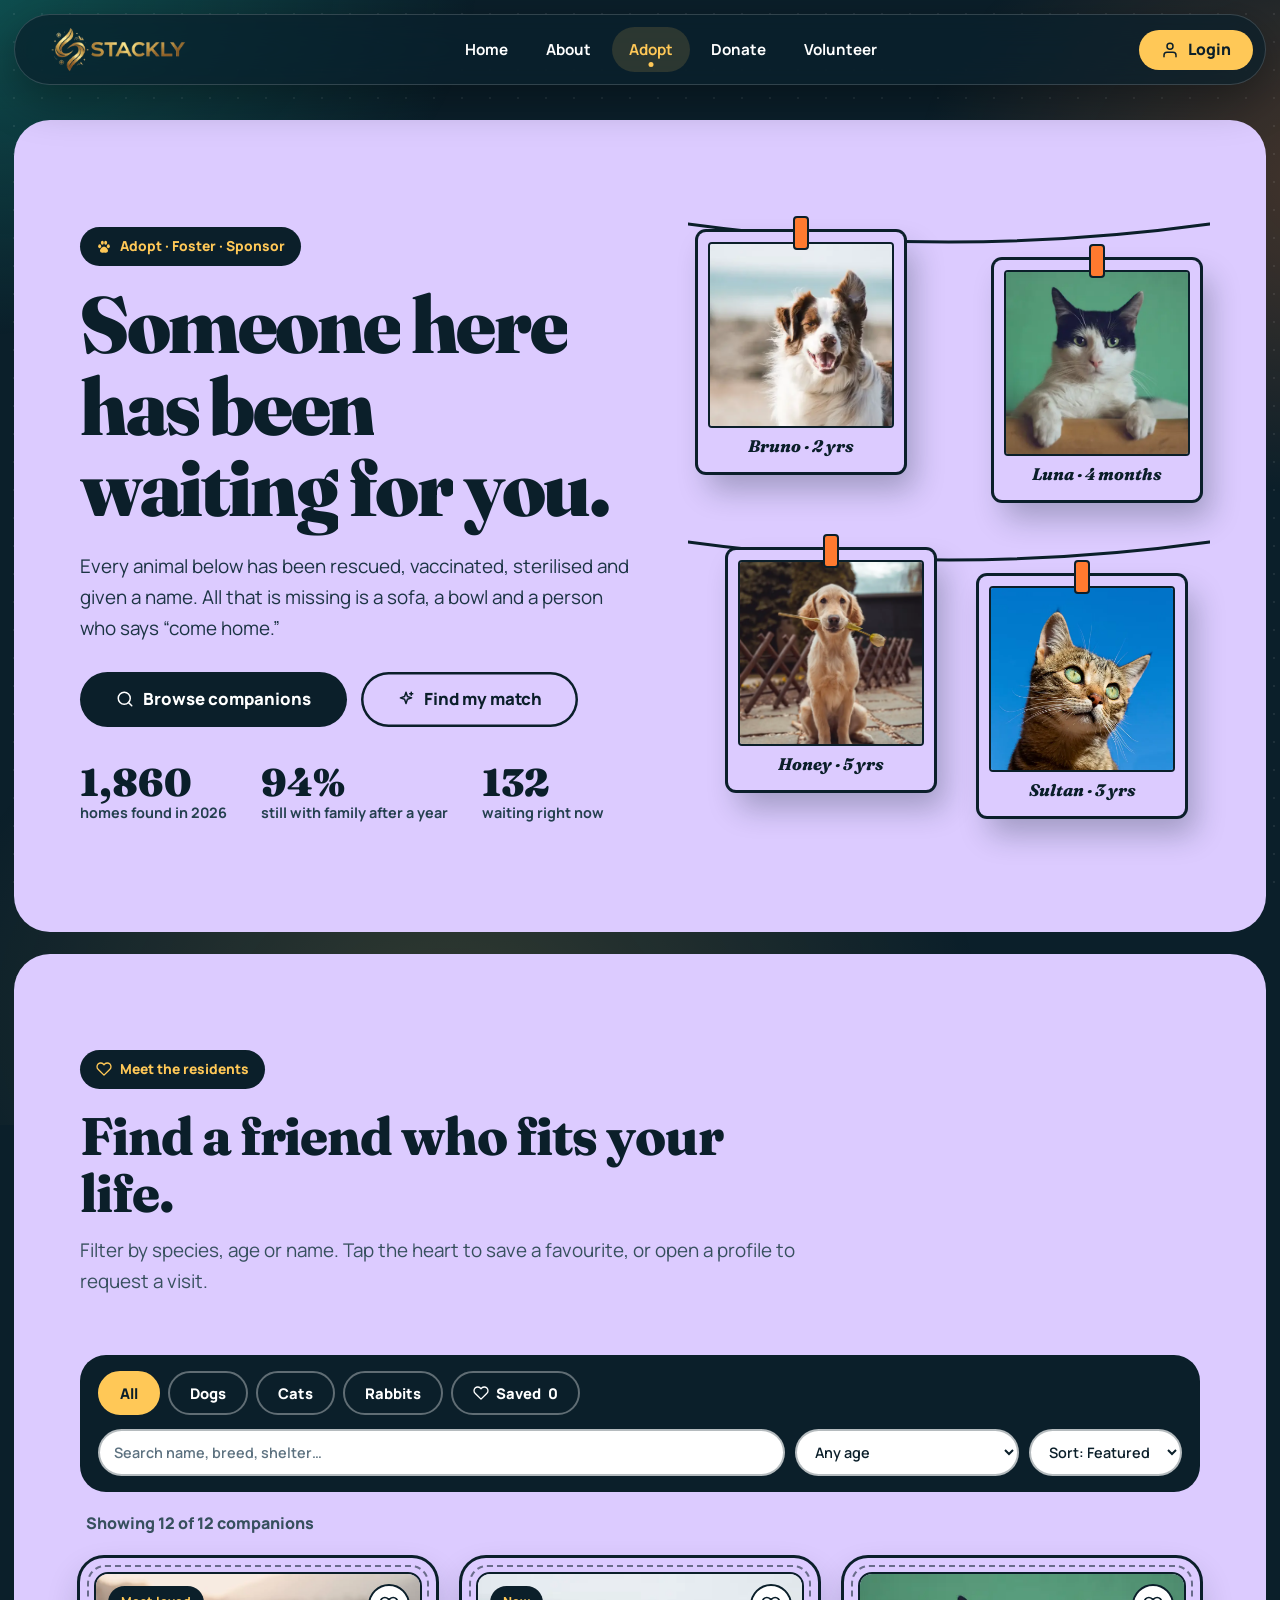
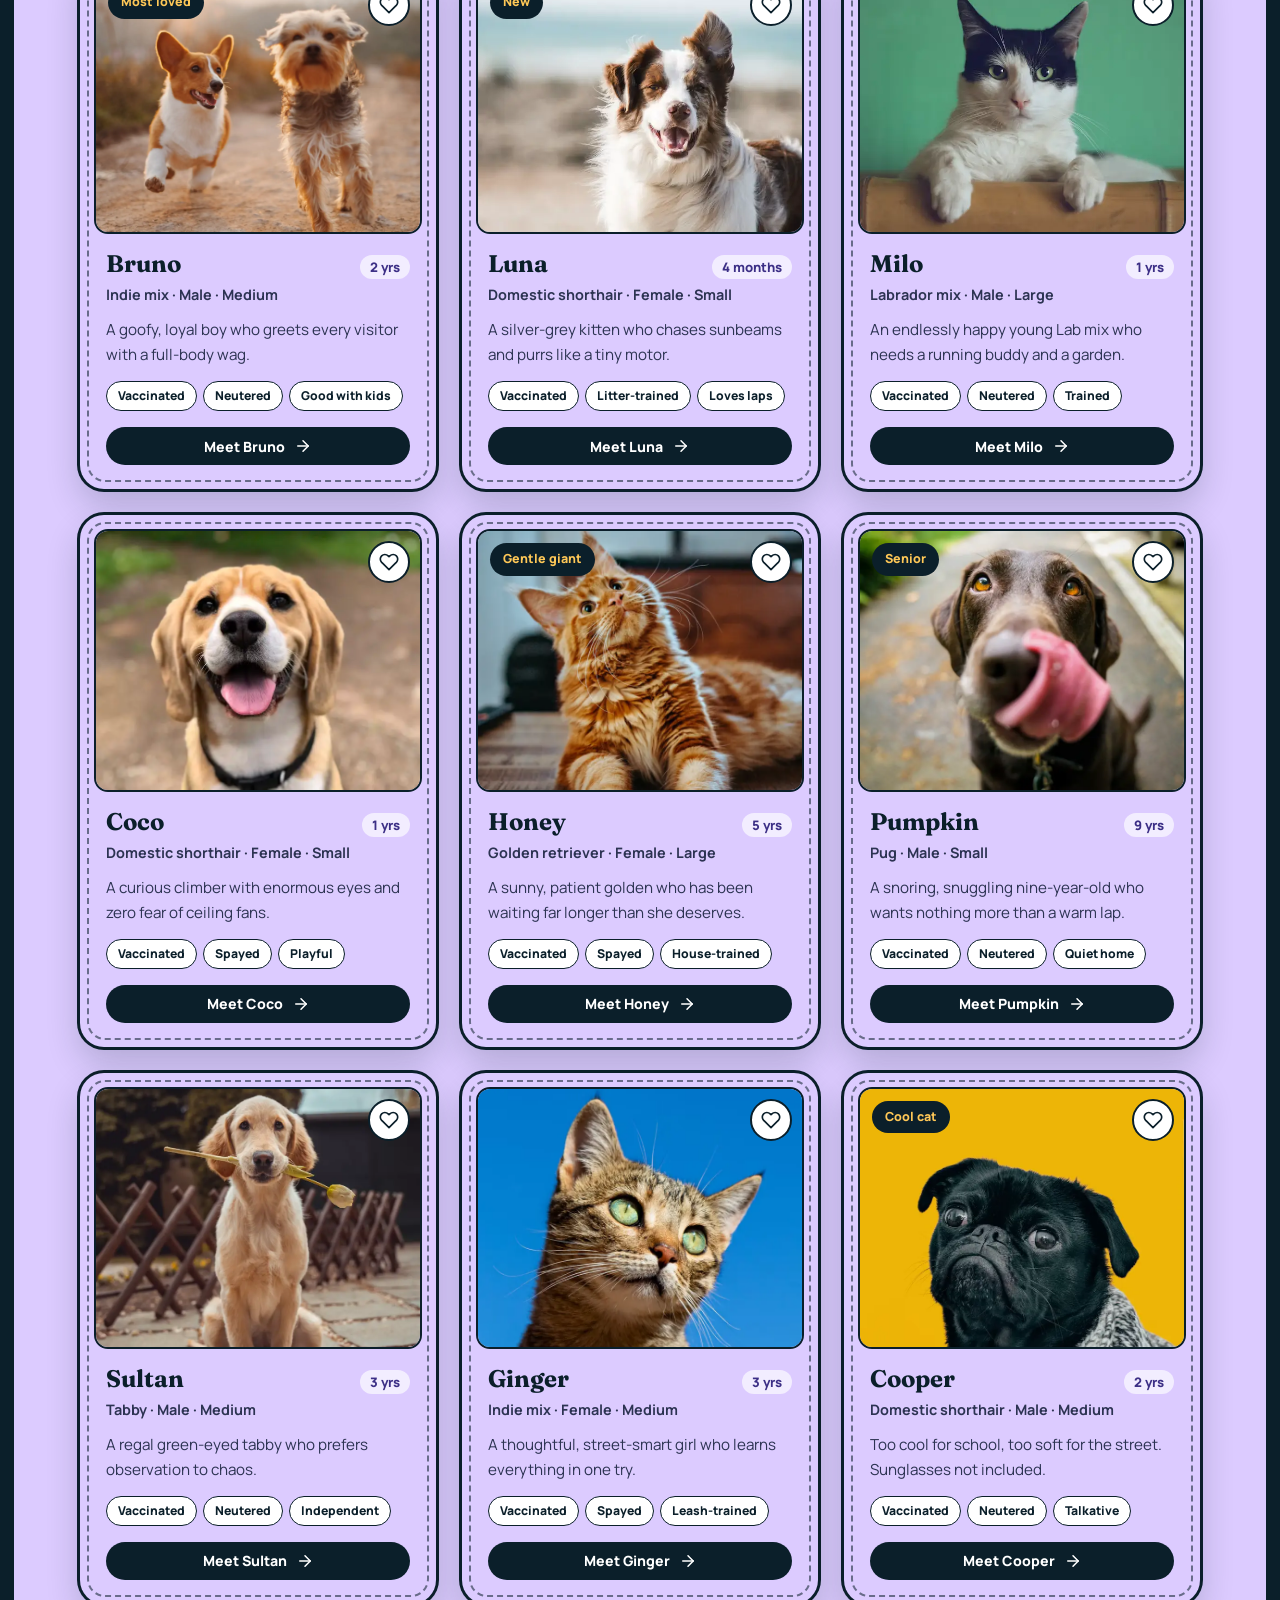
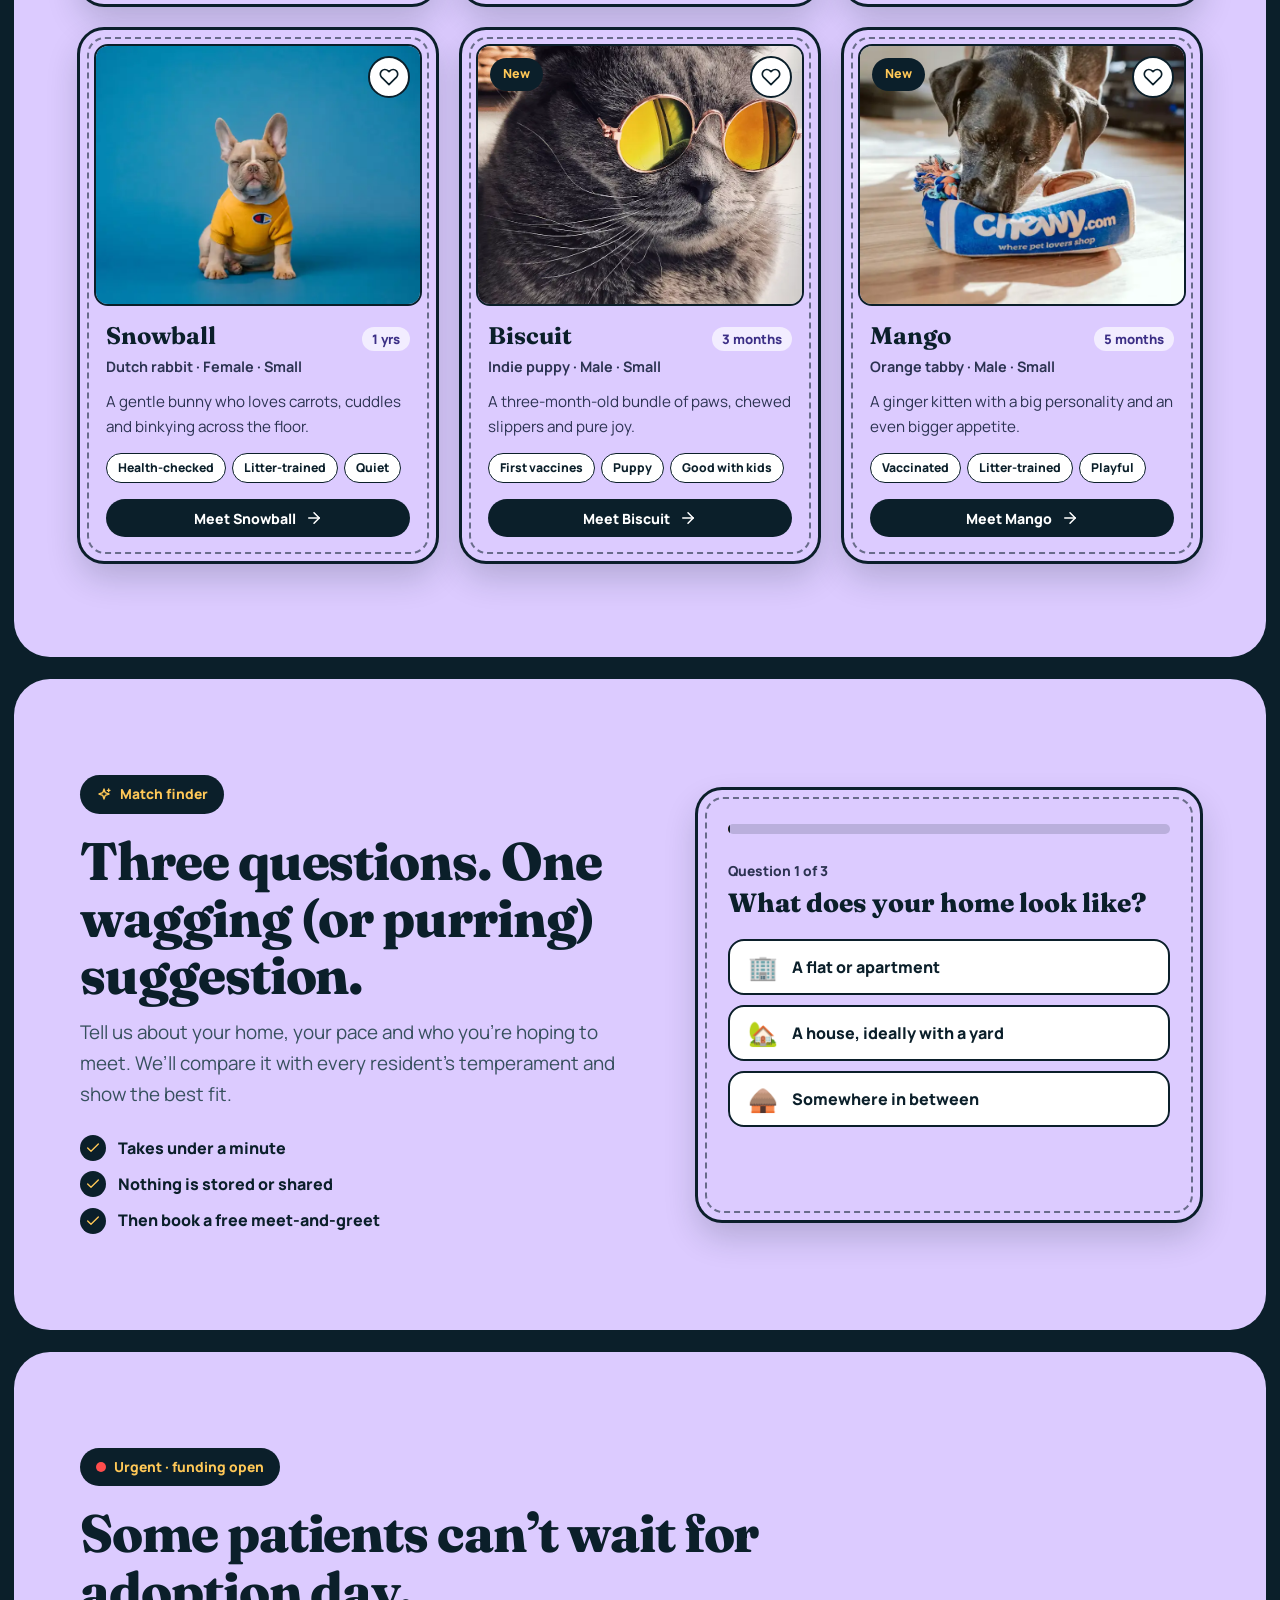
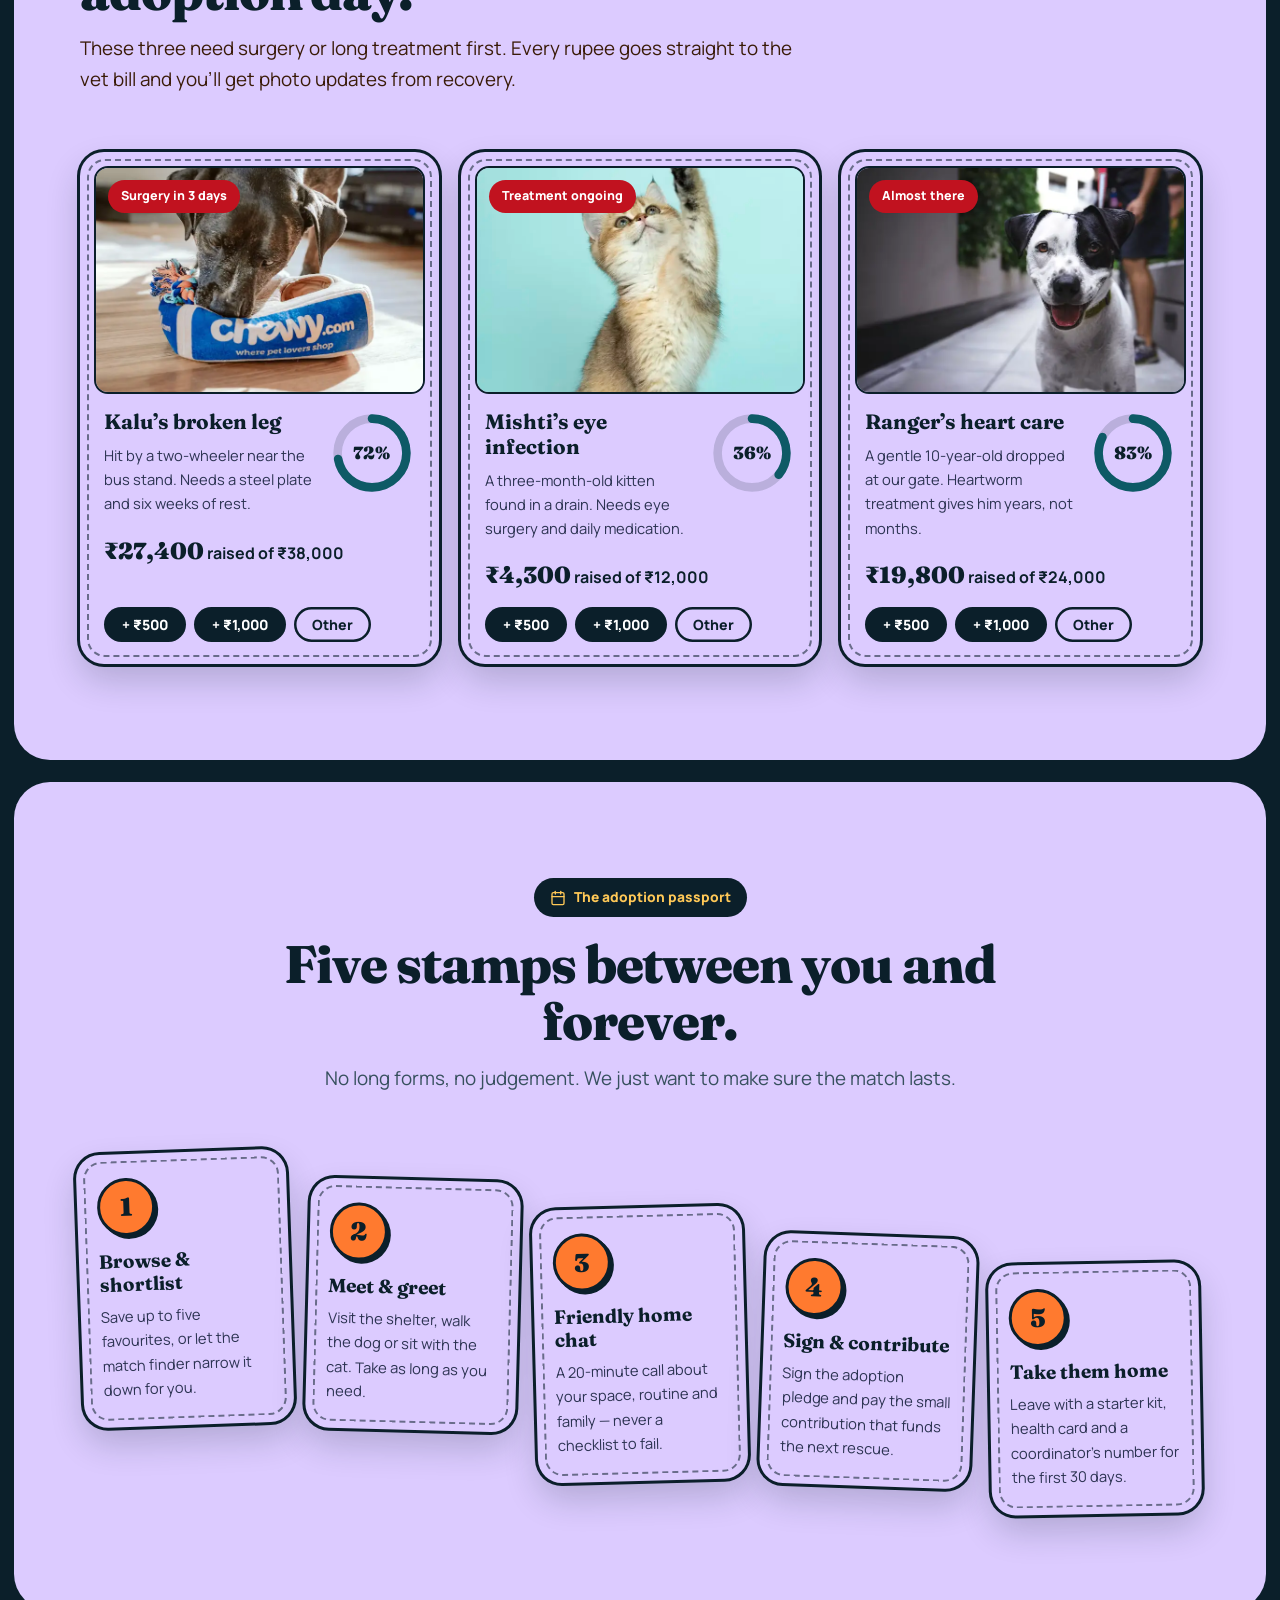
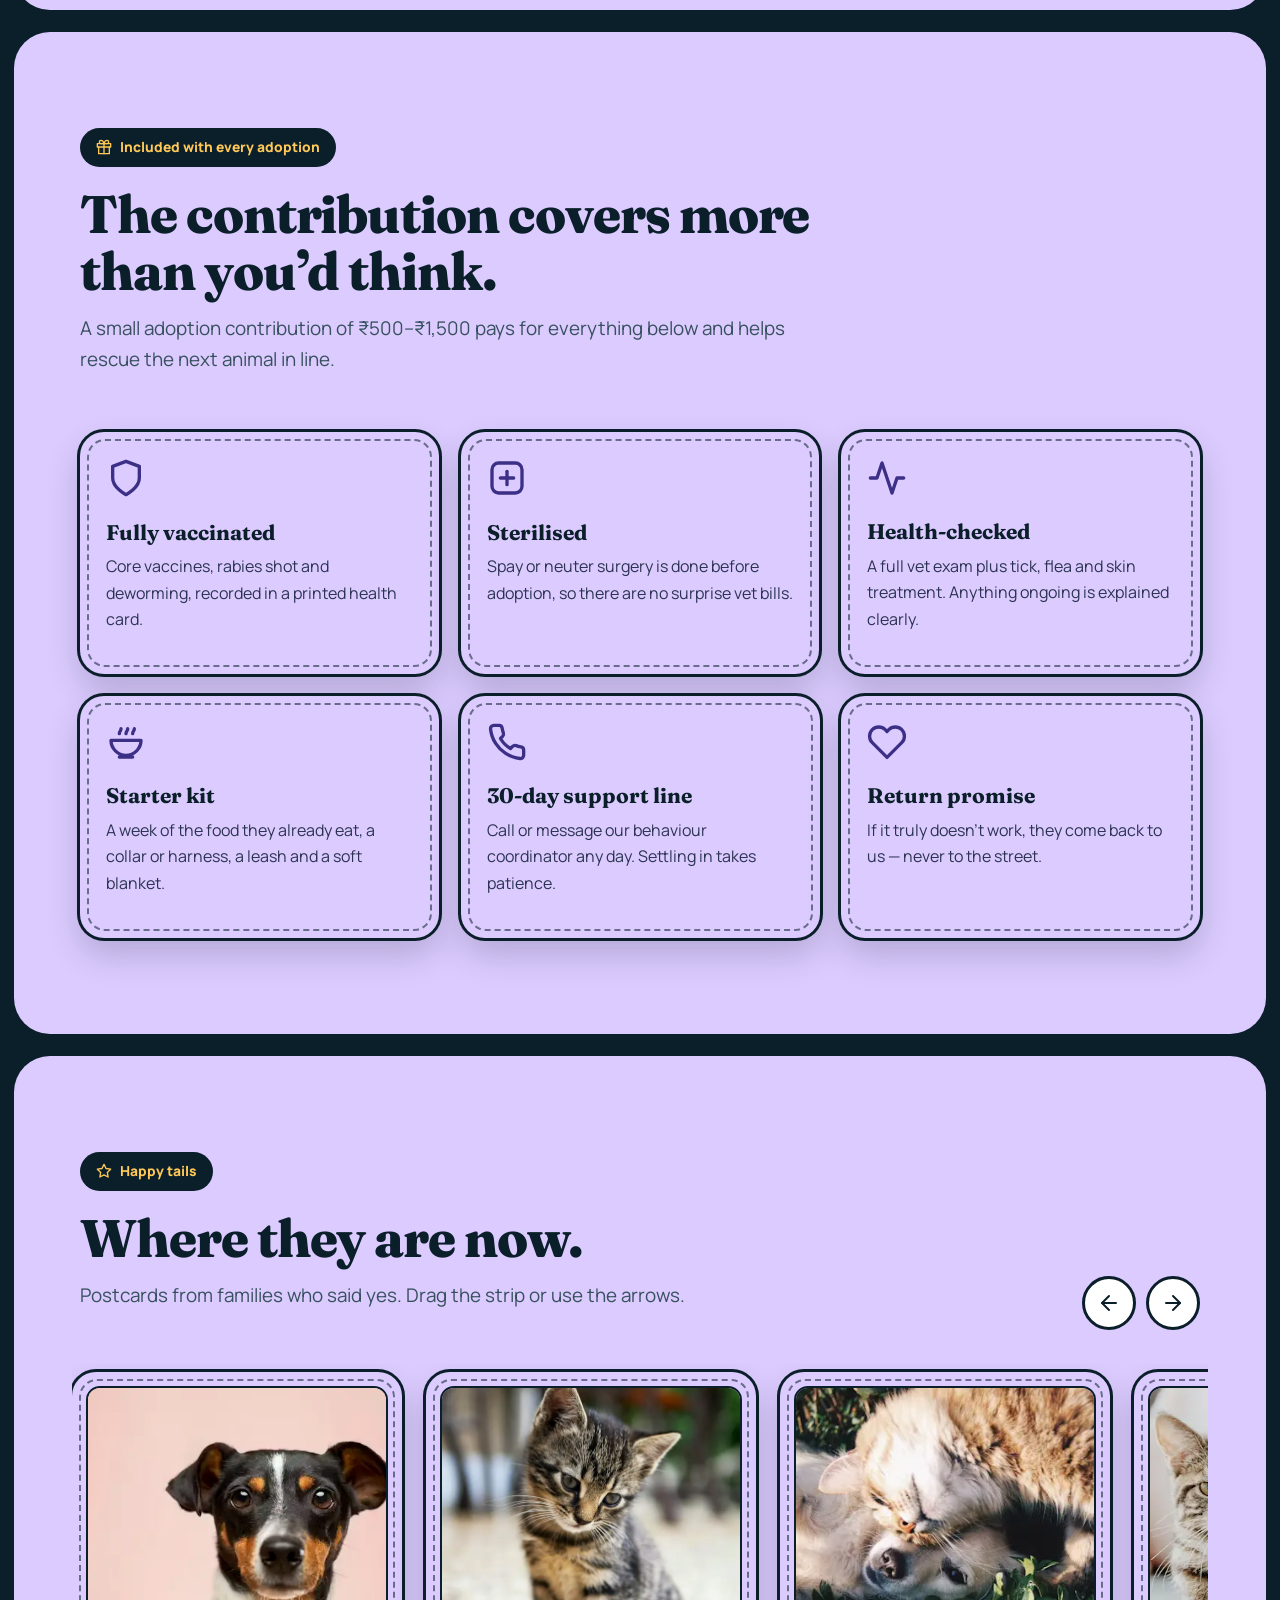
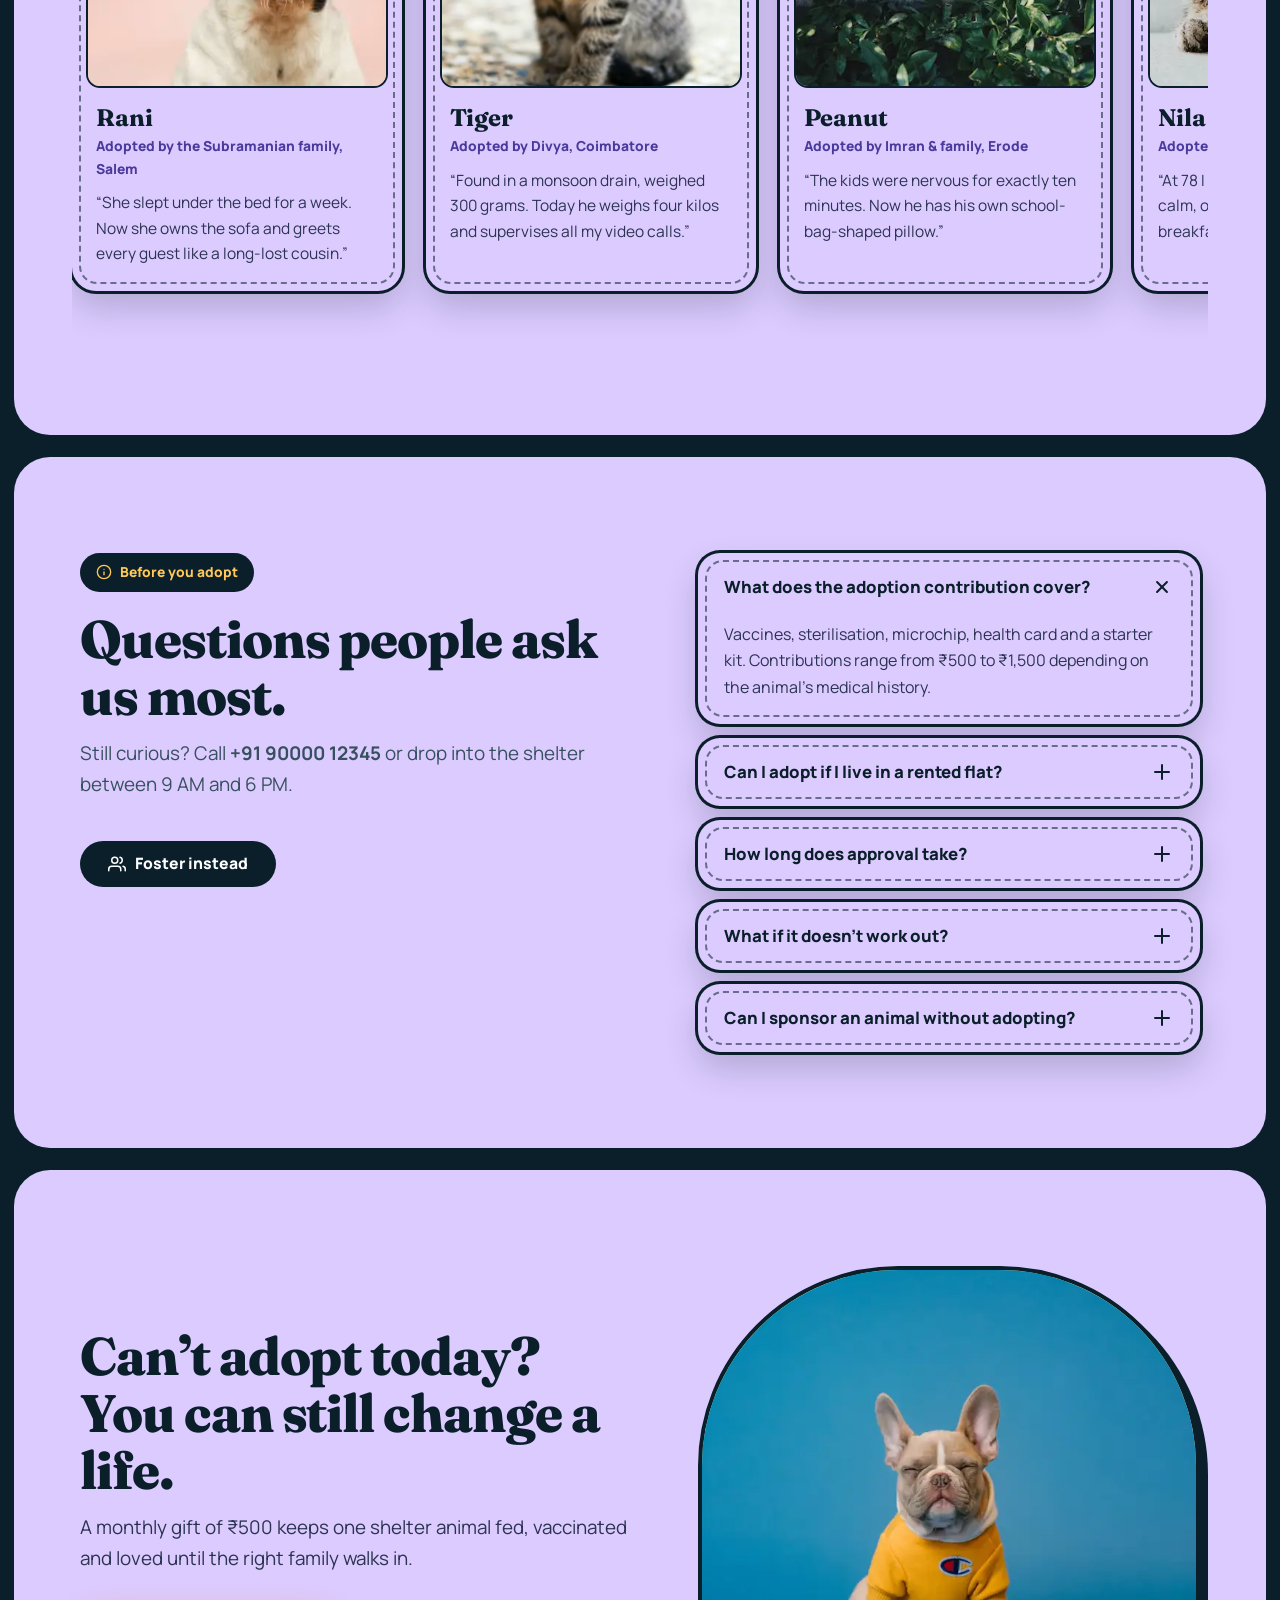
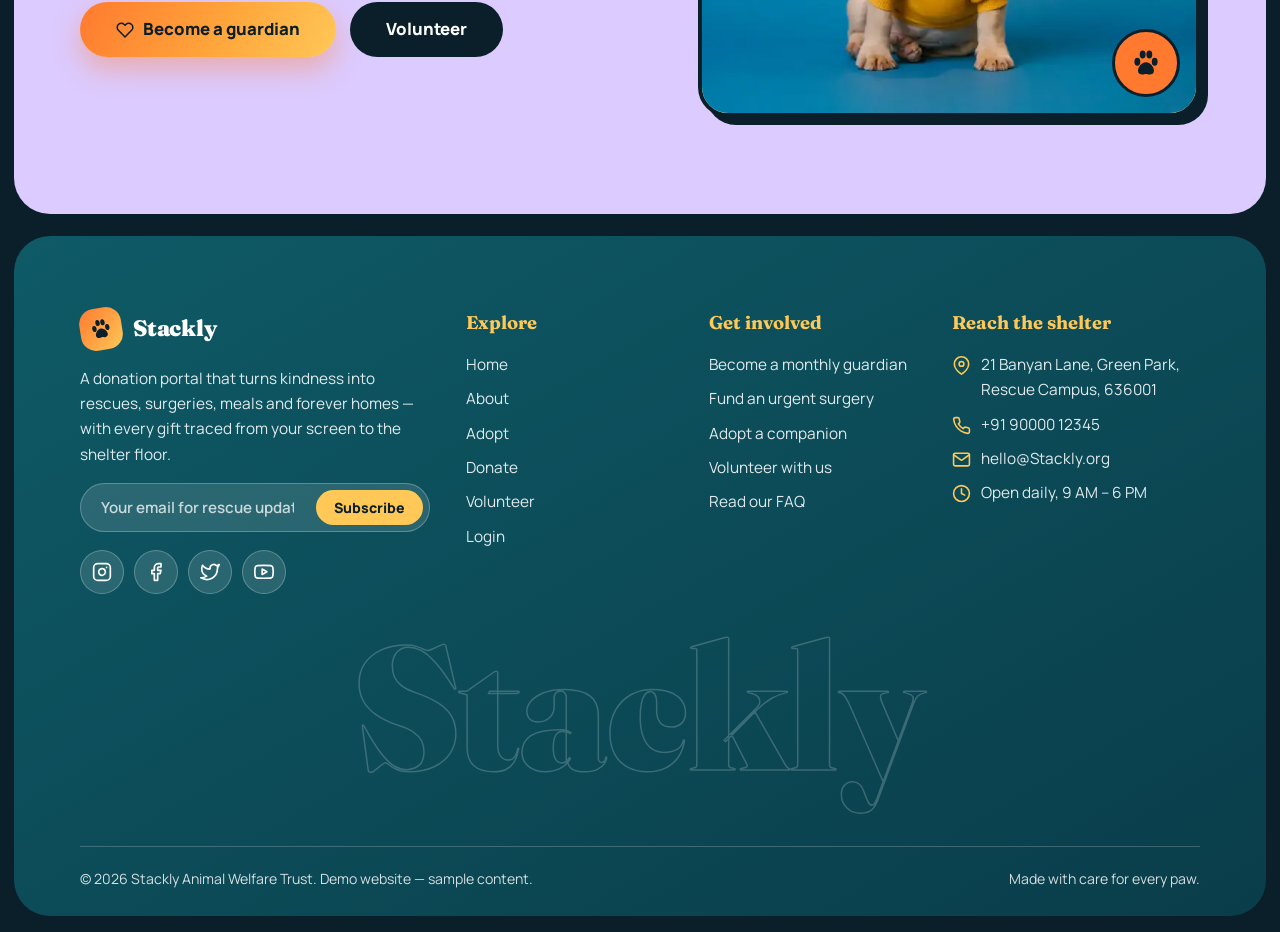
==== animals.html @ 96ef6d4d "first commit" ====
<!DOCTYPE html>
<html lang="en" class="no-js">
<head>
<meta charset="UTF-8">
<meta name="viewport" content="width=device-width, initial-scale=1">
<title>Adopt a Companion — Stackly</title>
<meta name="description" content="Browse rescued dogs, cats and rabbits waiting for a home. Find your match, fund an urgent surgery, or start the adoption journey with Stackly.">
<link rel="preconnect" href="https://fonts.googleapis.com">
<link rel="preconnect" href="https://fonts.gstatic.com" crossorigin>
<link href="https://fonts.googleapis.com/css2?family=Fraunces:opsz,wght@9..144,600;9..144,800;9..144,900&family=Manrope:wght@500;600;700;800&display=swap" rel="stylesheet">
<link rel="stylesheet" href="css/base.css">
<link rel="stylesheet" href="css/animals.css">
</head>
<body data-page="animals">
<script>document.documentElement.classList.remove('no-js')</script>
<div id="site-header"></div>

<main>
  <!-- 1 · HERO : clothesline of swaying polaroids -->
  <section class="sec bg-lilac a-hero" aria-label="Adopt a companion">
    <div class="wrap split">
      <div>
        <p class="tag rv"><i data-i="paw"></i>Adopt · Foster · Sponsor</p>
        <h1 class="h1" data-split>Someone here has been waiting for you.</h1>
        <p class="lead rv" style="--d:.15s">Every animal below has been rescued, vaccinated, sterilised and given a name. All that is missing is a sofa, a bowl and a person who says “come home.”</p>
        <div class="row-btns rv" style="--d:.25s">
          <a class="btn btn-dark btn-lg" href="error.html"><i data-i="search"></i>Browse companions</a>
          <a class="btn btn-ghost btn-lg" href="error.html"><i data-i="sparkle"></i>Find my match</a>
        </div>
        <ul class="mini-stats rv" style="--d:.35s">
          <li><b data-count="1860">0</b><span>homes found in 2026</span></li>
          <li><b data-count="94" data-suffix="%">0</b><span>still with family after a year</span></li>
          <li><b data-count="132">0</b><span>waiting right now</span></li>
        </ul>
      </div>

      <div class="line" aria-hidden="true">
        <svg class="rope r1" viewBox="0 0 400 40" preserveAspectRatio="none"><path d="M0 8 Q200 44 400 8" fill="none" stroke="#0B1F2A" stroke-width="3" stroke-linecap="round"/></svg>
        <svg class="rope r2" viewBox="0 0 400 40" preserveAspectRatio="none"><path d="M0 8 Q200 44 400 8" fill="none" stroke="#0B1F2A" stroke-width="3" stroke-linecap="round"/></svg>
        <figure class="pol p1" style="--r:-4deg;--dl:0s"><i class="peg"></i><div class="pol-img"><img src="images/pet2.webp" alt="Bruno, a rescued dog"></div><figcaption>Bruno · 2 yrs</figcaption></figure>
        <figure class="pol p2" style="--r:3deg;--dl:-1.4s"><i class="peg"></i><div class="pol-img"><img src="images/pet3.webp" alt="Luna, a grey kitten"></div><figcaption>Luna · 4 months</figcaption></figure>
        <figure class="pol p3" style="--r:2deg;--dl:-2.6s"><i class="peg"></i><div class="pol-img"><img src="images/pet7.webp" alt="Honey, a golden retriever"></div><figcaption>Honey · 5 yrs</figcaption></figure>
        <figure class="pol p4" style="--r:-3deg;--dl:-.8s"><i class="peg"></i><div class="pol-img"><img src="images/pet8.webp" alt="Sultan, a green-eyed cat"></div><figcaption>Sultan · 3 yrs</figcaption></figure>
      </div>
    </div>
  </section>

  <!-- 2 · BROWSE -->
  <section class="sec bg-lilac" id="browse">
    <div class="wrap">
      <div class="sec-head rv">
        <p class="tag"><i data-i="heart"></i>Meet the residents</p>
        <h2 class="h2">Find a friend who fits your life.</h2>
        <p class="lead muted">Filter by species, age or name. Tap the heart to save a favourite, or open a profile to request a visit.</p>
      </div>

      <div class="fbar rv" role="search">
        <div class="fchips" id="fSpecies" role="group" aria-label="Species">
          <button type="button" class="fc on" data-v="all">All</button>
          <button type="button" class="fc" data-v="dog">Dogs</button>
          <button type="button" class="fc" data-v="cat">Cats</button>
          <button type="button" class="fc" data-v="rabbit">Rabbits</button>
          <button type="button" class="fc fc-save" id="fSaved" aria-pressed="false"><i data-i="heart"></i>Saved <b id="savedN">0</b></button>
        </div>
        <div class="fctl">
          <label class="sr" for="fSearch">Search animals</label>
          <input class="input" id="fSearch" type="search" placeholder="Search name, breed, shelter…" autocomplete="off">
          <label class="sr" for="fAge">Age</label>
          <select class="input" id="fAge">
            <option value="all">Any age</option>
            <option value="baby">Baby (under 6 months)</option>
            <option value="young">Young (6 months – 2 yrs)</option>
            <option value="adult">Adult (2 – 7 yrs)</option>
            <option value="senior">Senior (7+ yrs)</option>
          </select>
          <label class="sr" for="fSort">Sort</label>
          <select class="input" id="fSort">
            <option value="featured">Sort: Featured</option>
            <option value="young">Youngest first</option>
            <option value="old">Oldest first</option>
            <option value="name">Name A–Z</option>
          </select>
        </div>
      </div>
      <p class="count" id="count" aria-live="polite"></p>
      <div class="pets" id="pets"></div>
      <div class="empty a-card" id="empty" hidden>
        <i data-i="search"></i>
        <h3 class="h3">No friends match that search — yet.</h3>
        <p>Try a different age or species, or clear the filters to see everyone.</p>
        <button class="btn btn-dark btn-sm" type="button" id="fReset">Clear filters</button>
      </div>
    </div>
  </section>

  <!-- 3 · MATCH QUIZ -->
  <section class="sec bg-lilac match" id="match">
    <div class="wrap split">
      <div class="rv-l">
        <p class="tag"><i data-i="sparkle"></i>Match finder</p>
        <h2 class="h2">Three questions. One wagging (or purring) suggestion.</h2>
        <p class="lead muted">Tell us about your home, your pace and who you’re hoping to meet. We’ll compare it with every resident’s temperament and show the best fit.</p>
        <ul class="tick">
          <li><i data-i="check"></i>Takes under a minute</li>
          <li><i data-i="check"></i>Nothing is stored or shared</li>
          <li><i data-i="check"></i>Then book a free meet-and-greet</li>
        </ul>
      </div>
      <div class="a-card quiz rv-r" aria-live="polite">
        <div class="q-prog" aria-hidden="true"><span id="qbar"></span></div>
        <div id="qbody"></div>
      </div>
    </div>
  </section>

  <!-- 4 · URGENT -->
  <section class="sec bg-lilac urgent" id="urgent">
    <div class="wrap">
      <div class="sec-head rv">
        <p class="tag"><span class="live"></span>Urgent · funding open</p>
        <h2 class="h2">Some patients can’t wait for adoption day.</h2>
        <p class="lead">These three need surgery or long treatment first. Every rupee goes straight to the vet bill and you’ll get photo updates from recovery.</p>
      </div>
      <div class="grid g3 cases">
        <article class="a-card lift case rv" style="--d:0s" data-goal="38000" data-raised="27400">
          <div class="case-ph"><img src="images/pet12.webp" alt="Kalu, an injured street dog resting"><span class="pet-badge hot">Surgery in 3 days</span></div>
          <div class="case-top">
            <div><h3 class="h3">Kalu’s broken leg</h3><p>Hit by a two-wheeler near the bus stand. Needs a steel plate and six weeks of rest.</p></div>
            <div class="ring" role="img" aria-label="Funding progress"><svg viewBox="0 0 100 100"><circle class="trk" cx="50" cy="50" r="40"/><circle class="bar" cx="50" cy="50" r="40"/></svg><b class="pct">0%</b></div>
          </div>
          <p class="raised"><b class="r-now">₹27,400</b> raised of ₹38,000</p>
          <div class="quick" role="group" aria-label="Sponsor Kalu">
            <button type="button" class="btn btn-dark btn-sm" data-add="500">+ ₹500</button>
            <button type="button" class="btn btn-dark btn-sm" data-add="1000">+ ₹1,000</button>
            <a class="btn btn-ghost btn-sm" href="error.html">Other</a>
          </div>
        </article>
        <article class="a-card lift case rv" style="--d:.12s" data-goal="12000" data-raised="4300">
          <div class="case-ph"><img src="images/pet13.webp" alt="Mishti, a kitten with a bandaged eye"><span class="pet-badge hot">Treatment ongoing</span></div>
          <div class="case-top">
            <div><h3 class="h3">Mishti’s eye infection</h3><p>A three-month-old kitten found in a drain. Needs eye surgery and daily medication.</p></div>
            <div class="ring" role="img" aria-label="Funding progress"><svg viewBox="0 0 100 100"><circle class="trk" cx="50" cy="50" r="40"/><circle class="bar" cx="50" cy="50" r="40"/></svg><b class="pct">0%</b></div>
          </div>
          <p class="raised"><b class="r-now">₹4,300</b> raised of ₹12,000</p>
          <div class="quick" role="group" aria-label="Sponsor Mishti">
            <button type="button" class="btn btn-dark btn-sm" data-add="500">+ ₹500</button>
            <button type="button" class="btn btn-dark btn-sm" data-add="1000">+ ₹1,000</button>
            <a class="btn btn-ghost btn-sm" href="error.html">Other</a>
          </div>
        </article>
        <article class="a-card lift case rv" style="--d:.24s" data-goal="24000" data-raised="19800">
          <div class="case-ph"><img src="images/pet14.webp" alt="Ranger, a senior dog with grey muzzle"><span class="pet-badge hot">Almost there</span></div>
          <div class="case-top">
            <div><h3 class="h3">Ranger’s heart care</h3><p>A gentle 10-year-old dropped at our gate. Heartworm treatment gives him years, not months.</p></div>
            <div class="ring" role="img" aria-label="Funding progress"><svg viewBox="0 0 100 100"><circle class="trk" cx="50" cy="50" r="40"/><circle class="bar" cx="50" cy="50" r="40"/></svg><b class="pct">0%</b></div>
          </div>
          <p class="raised"><b class="r-now">₹19,800</b> raised of ₹24,000</p>
          <div class="quick" role="group" aria-label="Sponsor Ranger">
            <button type="button" class="btn btn-dark btn-sm" data-add="500">+ ₹500</button>
            <button type="button" class="btn btn-dark btn-sm" data-add="1000">+ ₹1,000</button>
            <a class="btn btn-ghost btn-sm" href="error.html">Other</a>
          </div>
        </article>
      </div>
    </div>
  </section>

  <!-- 5 · JOURNEY : staircase of stamps -->
  <section class="sec bg-lilac journey" id="journey">
    <div class="wrap">
      <div class="sec-head center rv">
        <p class="tag"><i data-i="calendar"></i>The adoption passport</p>
        <h2 class="h2">Five stamps between you and forever.</h2>
        <p class="lead muted">No long forms, no judgement. We just want to make sure the match lasts.</p>
      </div>
      <ol class="steps">
        <li class="a-card lift st" style="--k:0;--tilt:-2deg"><span class="stamp">1</span><h3 class="h3">Browse &amp; shortlist</h3><p>Save up to five favourites, or let the match finder narrow it down for you.</p></li>
        <li class="a-card lift st" style="--k:1;--tilt:1.5deg;--sd:.12s"><span class="stamp">2</span><h3 class="h3">Meet &amp; greet</h3><p>Visit the shelter, walk the dog or sit with the cat. Take as long as you need.</p></li>
        <li class="a-card lift st" style="--k:2;--tilt:-1.5deg;--sd:.24s"><span class="stamp">3</span><h3 class="h3">Friendly home chat</h3><p>A 20-minute call about your space, routine and family — never a checklist to fail.</p></li>
        <li class="a-card lift st" style="--k:3;--tilt:2deg;--sd:.36s"><span class="stamp">4</span><h3 class="h3">Sign &amp; contribute</h3><p>Sign the adoption pledge and pay the small contribution that funds the next rescue.</p></li>
        <li class="a-card lift st" style="--k:4;--tilt:-1deg;--sd:.48s"><span class="stamp">5</span><h3 class="h3">Take them home</h3><p>Leave with a starter kit, health card and a coordinator’s number for the first 30 days.</p></li>
      </ol>
    </div>
  </section>

  <!-- 6 · KIT -->
  <section class="sec bg-lilac" id="kit">
    <div class="wrap">
      <div class="sec-head rv">
        <p class="tag"><i data-i="gift"></i>Included with every adoption</p>
        <h2 class="h2">The contribution covers more than you’d think.</h2>
        <p class="lead muted">A small adoption contribution of ₹500–₹1,500 pays for everything below and helps rescue the next animal in line.</p>
      </div>
      <div class="grid g3">
        <div class="a-card lift kit rv"><i data-i="shield"></i><h3 class="h3">Fully vaccinated</h3><p>Core vaccines, rabies shot and deworming, recorded in a printed health card.</p></div>
        <div class="a-card lift kit rv" style="--d:.08s"><i data-i="med"></i><h3 class="h3">Sterilised</h3><p>Spay or neuter surgery is done before adoption, so there are no surprise vet bills.</p></div>
        <div class="a-card lift kit rv" style="--d:.16s"><i data-i="pulse"></i><h3 class="h3">Health-checked</h3><p>A full vet exam plus tick, flea and skin treatment. Anything ongoing is explained clearly.</p></div>
        <div class="a-card lift kit rv" style="--d:.24s"><i data-i="bowl"></i><h3 class="h3">Starter kit</h3><p>A week of the food they already eat, a collar or harness, a leash and a soft blanket.</p></div>
        <div class="a-card lift kit rv" style="--d:.32s"><i data-i="phone"></i><h3 class="h3">30-day support line</h3><p>Call or message our behaviour coordinator any day. Settling in takes patience.</p></div>
        <div class="a-card lift kit rv" style="--d:.4s"><i data-i="heart"></i><h3 class="h3">Return promise</h3><p>If it truly doesn’t work, they come back to us — never to the street.</p></div>
      </div>
    </div>
  </section>

  <!-- 7 · HAPPY TAILS -->
  <section class="sec bg-lilac tails" id="tails">
    <div class="wrap">
      <div class="head-row rv">
        <div class="sec-head" style="margin-bottom:0">
          <p class="tag"><i data-i="star"></i>Happy tails</p>
          <h2 class="h2">Where they are now.</h2>
          <p class="lead muted">Postcards from families who said yes. Drag the strip or use the arrows.</p>
        </div>
        <div class="arrows">
          <button type="button" class="arr" id="tPrev" aria-label="Previous stories"><i data-i="arrow" class="flip"></i></button>
          <button type="button" class="arr" id="tNext" aria-label="Next stories"><i data-i="arrow"></i></button>
        </div>
      </div>
      <div class="strip" id="strip" tabindex="0" aria-label="Adoption stories">
        <article class="a-card tail"><div class="tail-ph"><img src="images/pet15.webp" alt="Rani the dog on a sofa"></div><h3 class="h3">Rani</h3><p class="who">Adopted by the Subramanian family, Salem</p><p>“She slept under the bed for a week. Now she owns the sofa and greets every guest like a long-lost cousin.”</p></article>
        <article class="a-card tail"><div class="tail-ph"><img src="images/pet16.webp" alt="Tiger the kitten in a sunny window"></div><h3 class="h3">Tiger</h3><p class="who">Adopted by Divya, Coimbatore</p><p>“Found in a monsoon drain, weighed 300 grams. Today he weighs four kilos and supervises all my video calls.”</p></article>
        <article class="a-card tail"><div class="tail-ph"><img src="images/pet17.webp" alt="Peanut the puppy in a garden"></div><h3 class="h3">Peanut</h3><p class="who">Adopted by Imran &amp; family, Erode</p><p>“The kids were nervous for exactly ten minutes. Now he has his own school-bag-shaped pillow.”</p></article>
        <article class="a-card tail"><div class="tail-ph"><img src="images/pet18.webp" alt="Nila the cat looking out"></div><h3 class="h3">Nila</h3><p class="who">Adopted by Mr. Raghavan, Chennai</p><p>“At 78 I wanted quiet company. Nila is calm, opinionated and never late for breakfast.”</p></article>
        <article class="a-card tail"><div class="tail-ph"><img src="images/pet19.webp" alt="Chotu the rabbit eating greens"></div><h3 class="h3">Chotu</h3><p class="who">Adopted by Sneha, Bengaluru</p><p>“I didn’t know rabbits binky. Now I know, and my flat has never been happier.”</p></article>
      </div>
    </div>
  </section>

  <!-- 8 · FAQ -->
  <section class="sec bg-lilac" id="faq">
    <div class="wrap split faq-split">
      <div class="rv-l">
        <p class="tag"><i data-i="info"></i>Before you adopt</p>
        <h2 class="h2">Questions people ask us most.</h2>
        <p class="lead muted">Still curious? Call <b>+91 90000 12345</b> or drop into the shelter between 9 AM and 6 PM.</p>
        <a class="btn btn-dark" href="error.html"><i data-i="users"></i>Foster instead</a>
      </div>
      <div class="acc rv-r">
        <div class="acc-item a-card open"><button class="acc-q" type="button" aria-expanded="true">What does the adoption contribution cover?<i data-i="plus"></i></button><div class="acc-a"><div><p>Vaccines, sterilisation, microchip, health card and a starter kit. Contributions range from ₹500 to ₹1,500 depending on the animal’s medical history.</p></div></div></div>
        <div class="acc-item a-card"><button class="acc-q" type="button" aria-expanded="false">Can I adopt if I live in a rented flat?<i data-i="plus"></i></button><div class="acc-a"><div><p>Yes. We’ll ask for your landlord’s consent and match you with pets who suit smaller spaces — many of our calm adults and cats thrive in apartments.</p></div></div></div>
        <div class="acc-item a-card"><button class="acc-q" type="button" aria-expanded="false">How long does approval take?<i data-i="plus"></i></button><div class="acc-a"><div><p>Most families go from first visit to home-coming in three to five days. Puppies and kittens may need an extra vet check before they can leave.</p></div></div></div>
        <div class="acc-item a-card"><button class="acc-q" type="button" aria-expanded="false">What if it doesn’t work out?<i data-i="plus"></i></button><div class="acc-a"><div><p>Call us within the 30-day support window and we’ll troubleshoot with you. If it still isn’t right, the animal returns to Stackly and we find another home.</p></div></div></div>
        <div class="acc-item a-card"><button class="acc-q" type="button" aria-expanded="false">Can I sponsor an animal without adopting?<i data-i="plus"></i></button><div class="acc-a"><div><p>Absolutely. Sponsors cover food and care for a named animal and receive monthly photo updates. You can start from the urgent cases above or on the donate page.</p></div></div></div>
      </div>
    </div>
  </section>

  <!-- 9 · CTA -->
  <section class="sec bg-lilac a-cta">
    <div class="wrap split">
      <div class="rv-l">
        <h2 class="h2">Can’t adopt today? You can still change a life.</h2>
        <p class="lead">A monthly gift of ₹500 keeps one shelter animal fed, vaccinated and loved until the right family walks in.</p>
        <div class="row-btns">
          <a class="btn btn-primary btn-lg" href="error.html"><i data-i="heart"></i>Become a guardian</a>
          <a class="btn btn-dark btn-lg" href="error.html">Volunteer</a>
        </div>
      </div>
      <figure class="cta-ph rv-r"><img src="images/pet10.webp" alt="A friendly rescued dog sitting outdoors"><span class="cta-seal"><i data-i="paw"></i></span></figure>
    </div>
  </section>
</main>

<!-- pet profile modal -->
<div class="modal" id="petModal" role="dialog" aria-modal="true" aria-labelledby="mName" aria-hidden="true">
  <div class="modal-box a-card">
    <button class="x-btn" type="button" id="mClose" aria-label="Close profile"><i data-i="x"></i></button>
    <div id="mBody"></div>
  </div>
</div>

<div id="site-footer"></div>
<script src="js/common.js"></script>
<script src="js/animals.js"></script>
</body>
</html>
---- css/base.css ----
/* =========================================================
   Stackly — shared base styles (used by every page)
   Theme: deep navy canvas + colourful floating panels
   ========================================================= */
:root{
  --ink:#0B1F2A; --ink2:#12303F; --ink3:#1B4257;
  --orange:#FF7A2F; --amber:#FFA53B; --sun:#FFC857;
  --teal:#18B7A0; --tealD:#0E5A66; --tealDD:#0A3D4A;
  --paper:#FFF8EC; --butter:#FFE8A0; --mint:#BFEFDD; --peach:#FFCDB2;
  --sky:#BFDDFF; --blush:#FFC9D6; --lilac:#DCCBFF;
  --muted:#37505E; --accentText:#B93E0A;
  --ease:cubic-bezier(.22,1,.36,1);
  --radius:36px;
  --font-d:'Fraunces',Georgia,'Times New Roman',serif;
  --font-b:'Manrope',system-ui,-apple-system,'Segoe UI',Roboto,sans-serif;
  /* card tokens — every page overrides these */
  --card:#fff; --card-ink:#0B1F2A; --card-muted:#33475A;
}
*,*::before,*::after{box-sizing:border-box}
html{scroll-behavior:smooth;-webkit-text-size-adjust:100%}
body{margin:0;padding-top:98px;font-family:var(--font-b);color:#fff;background:var(--ink);line-height:1.65;overflow-x:hidden;-webkit-font-smoothing:antialiased}
img{max-width:100%;display:block}
a{color:inherit}
h1,h2,h3,h4,p,ul{margin-top:0}
button{font-family:inherit}
ul,ol{padding-left:0;list-style:none}
.flip{transform:rotate(180deg)}
::selection{background:var(--orange);color:var(--ink)}
:focus-visible{outline:3px solid var(--orange);outline-offset:3px;border-radius:6px}

/* ---------- animated canvas (site colour) ---------- */
body::before{content:"";position:fixed;inset:-25%;z-index:-3;pointer-events:none;
  background:
   radial-gradient(38% 38% at 15% 15%,rgba(24,183,160,.34),transparent 70%),
   radial-gradient(34% 34% at 88% 30%,rgba(255,122,47,.26),transparent 70%),
   radial-gradient(40% 40% at 40% 92%,rgba(255,200,87,.16),transparent 70%);
  animation:drift 26s ease-in-out infinite alternate}
body::after{content:"";position:fixed;inset:0;z-index:-2;pointer-events:none;
  background-image:radial-gradient(rgba(255,255,255,.08) 1.2px,transparent 1.4px);background-size:28px 28px}
@keyframes drift{from{transform:translate(-3%,2%) rotate(3deg) scale(1.02)}to{transform:translate(3%,-3%) rotate(-4deg) scale(1.12)}}

.paw-float{position:fixed;inset:0;z-index:-1;pointer-events:none;overflow:hidden}
.paw-float svg{position:absolute;bottom:-60px;width:var(--s,34px);height:var(--s,34px);color:#fff;opacity:0;animation:floatUp var(--t,22s) linear var(--dl,0s) infinite}
@keyframes floatUp{0%{transform:translateY(0) rotate(0);opacity:0}10%{opacity:.11}90%{opacity:.11}100%{transform:translateY(-115vh) rotate(var(--r,40deg));opacity:0}}

/* ---------- loader + progress ---------- */
.loader{position:fixed;inset:0;z-index:4000;background:var(--ink);display:grid;place-items:center;transition:opacity .7s var(--ease),visibility .7s}
.loader.done{opacity:0;visibility:hidden}
.loader-in{text-align:center;color:#fff}
.loader-track{position:relative;width:260px;height:64px;margin:0 auto 14px}
.loader-track svg{position:absolute;width:30px;height:30px;color:var(--sun);opacity:0;animation:step 1.6s ease-in-out infinite}
.loader-track svg:nth-child(1){left:0;top:30px;--rot:70deg;animation-delay:0s}
.loader-track svg:nth-child(2){left:52px;top:6px;--rot:80deg;animation-delay:.25s}
.loader-track svg:nth-child(3){left:104px;top:30px;--rot:90deg;animation-delay:.5s}
.loader-track svg:nth-child(4){left:156px;top:6px;--rot:100deg;animation-delay:.75s}
.loader-track svg:nth-child(5){left:208px;top:30px;--rot:110deg;animation-delay:1s;color:var(--orange)}
@keyframes step{0%{opacity:0;transform:scale(.4) rotate(var(--rot))}25%{opacity:1;transform:scale(1) rotate(var(--rot))}70%{opacity:1}100%{opacity:0;transform:scale(1) rotate(var(--rot))}}
.loader b{font-family:var(--font-d);font-size:1.7rem;letter-spacing:.01em}
.loader small{display:block;opacity:.75;font-weight:600;margin-top:4px}
.progress{position:fixed;top:0;left:0;height:5px;width:0;z-index:2500;background:linear-gradient(90deg,var(--orange),var(--sun),var(--teal));border-radius:0 6px 6px 0}

/* ---------- header ---------- */
.hdr{position:fixed;top:14px;left:0;right:0;margin-inline:auto;width:min(1280px,calc(100% - 28px));z-index:1000;
  display:flex;align-items:center;justify-content:space-between;gap:18px;padding:10px 12px 10px 18px;border-radius:999px;
  background:rgba(11,31,42,.74);-webkit-backdrop-filter:blur(18px) saturate(1.4);backdrop-filter:blur(18px) saturate(1.4);
  border:1px solid rgba(255,255,255,.16);box-shadow:0 14px 44px rgba(0,0,0,.35);transition:top .4s var(--ease),background .4s}
.hdr.scrolled{top:8px;background:rgba(11,31,42,.93)}
.logo{display:flex;align-items:center;gap:11px;text-decoration:none;color:#fff;font-family:var(--font-d);font-weight:900;font-size:1.4rem;letter-spacing:-.01em}
.logo-mark{width:42px;height:42px;border-radius:15px;display:grid;place-items:center;color:var(--ink);background:linear-gradient(135deg,var(--orange),var(--sun));transform:rotate(-9deg);transition:transform .5s var(--ease)}
.logo-mark svg{width:24px;height:24px}
.logo:hover .logo-mark{transform:rotate(9deg) scale(1.1)}
.nav{display:flex;gap:4px}
.nav a{position:relative;text-decoration:none;color:#fff;font-weight:700;font-size:.95rem;padding:10px 17px;border-radius:999px;transition:background .3s,color .3s}
.nav a::after{content:"";position:absolute;left:50%;bottom:5px;width:5px;height:5px;border-radius:50%;background:var(--sun);transform:translateX(-50%) scale(0);transition:transform .35s var(--ease)}
.nav a:hover{background:rgba(255,255,255,.1)}
.nav a:hover::after,.nav a.active::after{transform:translateX(-50%) scale(1)}
.nav a.active{color:var(--sun);background:rgba(255,200,87,.14)}
.hdr-actions{display:flex;align-items:center;gap:10px}
.toggle{display:none;width:46px;height:46px;border-radius:50%;border:1px solid rgba(255,255,255,.25);background:rgba(255,255,255,.08);cursor:pointer;place-items:center;padding:0}
.toggle span{display:block;width:20px;height:2.5px;border-radius:3px;background:#fff;margin:2.5px auto;transition:transform .3s}
.toggle:hover span:nth-child(2){transform:scaleX(.6)}

.logo {
  display: inline-flex;
  align-items: center;
  text-decoration: none;
}

.logo img {
  width: 170px;
  height: auto;
  display: block;
  object-fit: contain;
}

@media (max-width: 700px) {
  .logo img {
    width: 145px;
  }

  .drawer .logo img {
    width: 150px;
  }
}

/* mobile drawer: FULL HEIGHT + HALF WIDTH */
.drawer,.drawer-ov{display:none}
@media (max-width:991px){
  .nav,.hdr-actions .btn-login{display:none}
  .toggle{display:grid}
  .drawer,.drawer-ov{display:block}
  .drawer-ov{position:fixed;inset:0;z-index:1150;background:rgba(4,12,18,.62);-webkit-backdrop-filter:blur(4px);backdrop-filter:blur(4px);opacity:0;visibility:hidden;transition:opacity .4s,visibility .4s}
  .drawer-ov.open{opacity:1;visibility:visible}
  .drawer{position:fixed;top:0;right:0;z-index:1200;height:100vh;height:100dvh;width:50vw;padding:16px 14px 20px;
    display:flex;flex-direction:column;overflow-y:auto;background:linear-gradient(175deg,#173B4E 0%,#0B1F2A 62%);
    border-left:2px solid var(--sun);box-shadow:-24px 0 70px rgba(0,0,0,.55);transform:translateX(105%);transition:transform .55s var(--ease)}
  .drawer.open{transform:translateX(0)}
  .drawer-top{display:flex;align-items:center;justify-content:space-between;margin-bottom:18px}
  .drawer-top .logo-mark{width:38px;height:38px;border-radius:13px}
  .drawer-close{width:40px;height:40px;border-radius:50%;border:1px solid rgba(255,255,255,.3);background:rgba(255,255,255,.08);color:#fff;cursor:pointer;display:grid;place-items:center;padding:0;transition:transform .4s var(--ease),background .3s}
  .drawer-close:hover{transform:rotate(90deg);background:var(--orange);color:var(--ink)}
  .drawer-close svg{width:20px;height:20px}
  .drawer nav{display:grid;gap:6px}
  .drawer nav a{display:flex;align-items:center;gap:10px;padding:12px 10px;border-radius:14px;text-decoration:none;color:#fff;font-weight:700;font-size:1rem;
    opacity:0;transform:translateX(26px);transition:opacity .5s var(--ease),transform .5s var(--ease),background .3s}
  .drawer.open nav a{opacity:1;transform:none;transition-delay:calc(.15s + var(--i) * .07s)}
  .drawer nav a .ic{width:20px;height:20px;color:var(--sun);flex:none}
  .drawer nav a:hover,.drawer nav a.active{background:rgba(255,200,87,.16);color:var(--sun)}
  .drawer-foot{margin-top:auto;padding-top:22px}
  .drawer-foot .btn{width:100%;padding:14px 10px}
  .drawer-foot small{display:block;text-align:center;margin-top:12px;opacity:.75;font-size:.78rem;line-height:1.4}
  body.lock{overflow:hidden}
}

/* ---------- buttons ---------- */
.btn{position:relative;display:inline-flex;align-items:center;justify-content:center;gap:9px;padding:14px 28px;border:0;border-radius:999px;
  font:800 .98rem/1.1 var(--font-b);text-decoration:none;cursor:pointer;overflow:hidden;isolation:isolate;
  transition:transform .35s var(--ease),box-shadow .35s,background .3s,color .3s}
.btn .ic{width:18px;height:18px;flex:none}
.btn::after{content:"";position:absolute;inset:0;z-index:-1;background:linear-gradient(110deg,transparent 30%,rgba(255,255,255,.55) 50%,transparent 70%);transform:translateX(-120%);transition:transform .8s var(--ease)}
.btn:hover::after{transform:translateX(120%)}
.btn-primary{background:linear-gradient(120deg,var(--orange),var(--amber) 55%,var(--sun));color:var(--ink);box-shadow:0 12px 28px rgba(255,122,47,.4)}
.btn-primary:hover{transform:translateY(-3px);box-shadow:0 18px 36px rgba(255,122,47,.55)}
.btn-sun{background:var(--sun);color:var(--ink)}
.btn-sun:hover{transform:translateY(-3px);background:#FFD777}
.btn-dark{background:var(--ink);color:#fff}
.btn-dark:hover{transform:translateY(-3px);background:var(--ink3)}
.btn-ghost{background:transparent;color:inherit;box-shadow:inset 0 0 0 2.5px currentColor}
.btn-ghost:hover{transform:translateY(-3px);background:rgba(127,127,127,.16)}
.btn-lg{padding:18px 36px;font-size:1.05rem}
.btn-sm{padding:10px 18px;font-size:.88rem}
.btn-login{background:var(--sun);color:var(--ink);padding:11px 22px}
.btn-login:hover{transform:translateY(-2px);background:#fff}
.ripple{position:absolute;border-radius:50%;background:rgba(255,255,255,.6);transform:scale(0);animation:ripple .7s ease-out forwards;pointer-events:none;z-index:-1}
@keyframes ripple{to{transform:scale(4);opacity:0}}

/* ---------- panels / layout ---------- */
.sec{position:relative;width:min(1280px,calc(100% - 28px));margin:22px auto;border-radius:var(--radius);padding:clamp(60px,7.5vw,108px) 0;overflow:hidden;color:var(--ink)}
.wrap{position:relative;z-index:2;width:min(1120px,calc(100% - 44px));margin-inline:auto}
.bg-paper{background:var(--paper)} .bg-butter{background:var(--butter)} .bg-mint{background:var(--mint)}
.bg-peach{background:var(--peach)} .bg-sky{background:var(--sky)} .bg-blush{background:var(--blush)} .bg-lilac{background:var(--lilac)}
.bg-orange{background:linear-gradient(135deg,#FFA23D,#FF6B2C)}
.bg-teal{background:linear-gradient(145deg,#0E5A66,#0A3D4A);color:#fff}
.bg-plum{background:linear-gradient(145deg,#3B2A78,#241A52);color:#fff}
.bg-teal .muted,.bg-plum .muted{color:rgba(255,255,255,.86)}
.muted{color:var(--muted)}
.center{text-align:center}
.h1{font-family:var(--font-d);font-weight:900;font-size:clamp(2.5rem,6.4vw,5rem);line-height:1.02;letter-spacing:-.03em;margin-bottom:22px}
.h2{font-family:var(--font-d);font-weight:800;font-size:clamp(2rem,4.2vw,3.3rem);line-height:1.08;letter-spacing:-.02em;margin-bottom:14px}
.h3{font-family:var(--font-d);font-weight:700;font-size:1.32rem;line-height:1.2;margin-bottom:8px}
.lead{font-size:clamp(1.02rem,1.5vw,1.18rem);max-width:60ch}
.sec-head{max-width:740px;margin-bottom:clamp(32px,4.5vw,58px)}
.sec-head.center{margin-inline:auto;text-align:center}
.sec-head.center .lead{margin-inline:auto}
.tag{display:inline-flex;align-items:center;gap:8px;padding:8px 16px;border-radius:999px;background:var(--ink);color:var(--sun);font-weight:800;font-size:.86rem;margin-bottom:18px}
.tag .ic{width:16px;height:16px}
.grid{display:grid;gap:22px}
.g2{grid-template-columns:repeat(2,1fr)} .g3{grid-template-columns:repeat(3,1fr)} .g4{grid-template-columns:repeat(4,1fr)}
.split{display:grid;grid-template-columns:1.05fr .95fr;gap:clamp(28px,5vw,70px);align-items:center}
.ic{width:24px;height:24px;flex:none}
.icon-badge{width:56px;height:56px;border-radius:18px;display:grid;place-items:center;background:var(--ink);color:var(--sun);margin-bottom:16px;transition:transform .5s var(--ease)}
.icon-badge .ic{width:28px;height:28px}
.ph{width:100%;height:100%;object-fit:cover}
img.img-fallback{object-fit:contain!important;padding:16%;background:linear-gradient(135deg,#FFE8A0,#FFCDB2)}

/* card base — colour/border defined per page */
.card{position:relative;background:var(--card);color:var(--card-ink);border-radius:26px;padding:28px;transition:transform .45s var(--ease),box-shadow .45s}
.card .muted,.card p{color:var(--card-muted)}
.card .h3{color:var(--card-ink)}

/* ---------- reveal animations ---------- */
.rv,.rv-l,.rv-r,.rv-z,.rv-s{opacity:0;transition:opacity .9s var(--ease),transform .9s var(--ease);transition-delay:var(--d,0s);will-change:transform,opacity}
.rv{transform:translateY(44px)} .rv-l{transform:translateX(-60px)} .rv-r{transform:translateX(60px)}
.rv-z{transform:scale(.86)} .rv-s{transform:translateY(30px) rotate(-3deg) scale(.94)}
.rv.in,.rv-l.in,.rv-r.in,.rv-z.in,.rv-s.in{opacity:1;transform:none}
.rv.done,.rv-l.done,.rv-r.done,.rv-z.done,.rv-s.done{transition:transform .45s var(--ease),box-shadow .45s,opacity .3s;transition-delay:0s;will-change:auto}
.no-js .rv,.no-js .rv-l,.no-js .rv-r,.no-js .rv-z,.no-js .rv-s{opacity:1;transform:none}
.split-t .w{display:inline-block;overflow:hidden;vertical-align:top;padding-bottom:.12em;margin-bottom:-.12em}
.split-t .wi{display:inline-block;transform:translateY(112%) rotate(4deg);transition:transform 1s var(--ease);transition-delay:calc(var(--wi) * .07s + .1s)}
.split-t.in .wi{transform:none}

/* ---------- marquee ---------- */
.marq{overflow:hidden;white-space:nowrap}
.marq-track{display:inline-flex;gap:56px;animation:marq 34s linear infinite;will-change:transform}
.marq:hover .marq-track{animation-play-state:paused}
@keyframes marq{to{transform:translateX(-50%)}}

/* ---------- accordion ---------- */
.acc{display:grid;gap:14px}
.acc-item{border-radius:22px;overflow:hidden}
.acc-q{width:100%;display:flex;align-items:center;justify-content:space-between;gap:16px;padding:20px 24px;background:none;border:0;color:inherit;text-align:left;font:800 1.05rem/1.4 var(--font-b);cursor:pointer}
.acc-q .ic{transition:transform .45s var(--ease)}
.acc-item.open .acc-q .ic{transform:rotate(45deg)}
.acc-a{display:grid;grid-template-rows:0fr;transition:grid-template-rows .5s var(--ease)}
.acc-a>div{overflow:hidden}
.acc-a p{padding:0 24px 22px;margin:0}
.acc-item.open .acc-a{grid-template-rows:1fr}

/* ---------- forms ---------- */
.field{display:grid;gap:6px;margin-bottom:16px;position:relative}
.field label{font-weight:800;font-size:.9rem}
.input{width:100%;padding:14px 16px;border-radius:14px;border:2px solid rgba(11,31,42,.3);background:#fff;color:var(--ink);font:600 1rem var(--font-b);transition:border-color .3s,box-shadow .3s}
.input::placeholder{color:#5D7280}
.input:focus{outline:0;border-color:var(--orange);box-shadow:0 0 0 4px rgba(255,122,47,.28)}
textarea.input{resize:vertical;min-height:120px}
.err-msg{display:none;color:#8E0F20;font-weight:800;font-size:.84rem}
.field.err .input{border-color:#C1121F;animation:shake .45s}
.field.err .err-msg{display:block}
@keyframes shake{20%,60%{transform:translateX(-6px)}40%,80%{transform:translateX(6px)}}

/* ---------- modal ---------- */
.modal{position:fixed;inset:0;z-index:2200;display:grid;place-items:center;padding:16px;background:rgba(4,12,18,.72);-webkit-backdrop-filter:blur(6px);backdrop-filter:blur(6px);opacity:0;visibility:hidden;transition:opacity .4s,visibility .4s}
.modal.open{opacity:1;visibility:visible}
.modal-box{position:relative;width:min(880px,100%);max-height:92vh;overflow:auto;border-radius:30px;transform:translateY(40px) scale(.93);transition:transform .6s var(--ease)}
.modal.open .modal-box{transform:none}
.x-btn{position:absolute;top:14px;right:14px;z-index:5;width:44px;height:44px;border-radius:50%;border:2px solid var(--ink);background:#fff;color:var(--ink);cursor:pointer;display:grid;place-items:center;padding:0;transition:transform .45s var(--ease),background .3s}
.x-btn:hover{transform:rotate(90deg) scale(1.08);background:var(--orange)}
.x-btn .ic{width:20px;height:20px}

/* ---------- footer ---------- */
.ftr{position:relative;width:min(1280px,calc(100% - 28px));margin:22px auto 16px;border-radius:var(--radius);padding:72px 0 26px;overflow:hidden;color:#fff;background:linear-gradient(150deg,#0E5A66,#0A3D4A)}
.ftr-grid{display:grid;grid-template-columns:1.5fr 1fr 1fr 1.2fr;gap:36px}
.ftr h4{font-family:var(--font-d);font-size:1.15rem;margin-bottom:14px;color:var(--sun)}
.ftr p,.ftr li{color:rgba(255,255,255,.88);font-size:.96rem}
.ftr li{margin-bottom:9px}
.ftr a{text-decoration:none;transition:color .3s,padding .3s}
.ftr li a:hover{color:var(--sun);padding-left:6px}
.ftr-news{display:flex;gap:8px;margin-top:16px;background:rgba(255,255,255,.12);border-radius:999px;padding:6px;border:1px solid rgba(255,255,255,.25)}
.ftr-news input{flex:1;min-width:0;background:none;border:0;color:#fff;padding:0 14px;font:600 .95rem var(--font-b)}
.ftr-news input::placeholder{color:rgba(255,255,255,.75)}
.ftr-news input:focus{outline:0}
.ftr-soc{display:flex;gap:10px;margin-top:18px}
.ftr-soc a{width:44px;height:44px;border-radius:50%;display:grid;place-items:center;background:rgba(255,255,255,.12);border:1px solid rgba(255,255,255,.25);transition:transform .4s var(--ease),background .3s,color .3s}
.ftr-soc a:hover{background:var(--sun);color:var(--ink);transform:translateY(-5px) rotate(-8deg)}
.ftr-soc .ic{width:20px;height:20px}
.ftr-contact li{display:flex;gap:10px;align-items:flex-start}
.ftr-contact .ic{width:19px;height:19px;color:var(--sun);margin-top:4px}
.ftr-bot{display:flex;justify-content:space-between;flex-wrap:wrap;gap:10px;border-top:1px solid rgba(255,255,255,.2);margin-top:38px;padding-top:20px;font-size:.88rem;color:rgba(255,255,255,.82)}
.ftr-mark{font-family:var(--font-d);font-weight:900;text-align:center;line-height:.9;font-size:clamp(3.4rem,15vw,11rem);padding-bottom:.12em;color:transparent;-webkit-text-stroke:1.5px rgba(255,255,255,.2);margin:34px 0 0;user-select:none}

/* ---------- toast / to-top / trail / burst ---------- */
.toasts{position:fixed;left:50%;bottom:22px;transform:translateX(-50%);z-index:3300;display:grid;gap:10px;width:min(440px,calc(100% - 28px))}
.toast{display:flex;align-items:center;gap:12px;padding:14px 18px;border-radius:18px;background:var(--ink);color:#fff;font-weight:700;border:2px solid var(--sun);box-shadow:0 18px 44px rgba(0,0,0,.45);animation:toastIn .6s var(--ease) both}
.toast.out{animation:toastOut .4s ease forwards}
.toast .ic{color:var(--sun)}
@keyframes toastIn{from{opacity:0;transform:translateY(40px) scale(.9)}}
@keyframes toastOut{to{opacity:0;transform:translateY(20px) scale(.95)}}
.totop{position:fixed;right:18px;bottom:18px;z-index:900;width:54px;height:54px;border-radius:50%;border:0;background:var(--sun);color:var(--ink);display:grid;place-items:center;cursor:pointer;
  box-shadow:0 12px 30px rgba(0,0,0,.4);opacity:0;transform:translateY(90px) scale(.6);transition:transform .5s var(--ease),opacity .4s}
.totop.show{opacity:1;transform:none}
.totop:hover{transform:translateY(-5px) rotate(-10deg)}
.totop .ic{width:26px;height:26px}
.trail{position:fixed;z-index:2900;width:26px;height:26px;pointer-events:none;color:var(--orange);opacity:0;animation:trail 1.5s ease-out forwards}
@keyframes trail{0%{opacity:.85;transform:translate(-50%,-50%) rotate(var(--r)) scale(.5)}25%{opacity:.7;transform:translate(-50%,-50%) rotate(var(--r)) scale(1)}100%{opacity:0;transform:translate(-50%,-50%) rotate(var(--r)) scale(.9)}}
.burst{position:fixed;z-index:3200;pointer-events:none;font-size:22px;line-height:1;animation:burst 1.2s cubic-bezier(.15,.8,.3,1) forwards}
@keyframes burst{0%{opacity:1;transform:translate(0,0) scale(.3) rotate(0)}100%{opacity:0;transform:translate(var(--x),var(--y)) scale(1.3) rotate(var(--r))}}

/* ---------- responsive ---------- */
@media (max-width:991px){
  .g3,.g4{grid-template-columns:repeat(2,1fr)}
  .split{grid-template-columns:1fr}
  .ftr-grid{grid-template-columns:1fr 1fr}
  .hdr{padding:9px 10px 9px 16px}
}
@media (max-width:620px){
  body{padding-top:88px}
  .g2,.g3,.g4{grid-template-columns:1fr}
  .ftr-grid{grid-template-columns:1fr}
  .sec{--radius:26px;margin:14px auto}
  .card{padding:22px}
  .logo{font-size:1.2rem}
  .ftr-bot{justify-content:center;text-align:center}
}
@media (prefers-reduced-motion:reduce){
  *,*::before,*::after{animation-duration:.01ms!important;animation-iteration-count:1!important;transition-duration:.01ms!important;scroll-behavior:auto!important}
  .rv,.rv-l,.rv-r,.rv-z,.rv-s{opacity:1;transform:none}
  .split-t .wi{transform:none}
}
---- css/animals.css ----
/* =========================================================
   ADOPT — pattern: clothesline polaroids, stitched pet-tag cards,
   passport stamps in a staircase.
   Cards: soft lilac · dashed "stitched" border
   ========================================================= */
body[data-page="animals"]{--card:#DCCBFF;--card-ink:#0B1F2A;--card-muted:#2C3352}

.sr{position:absolute;width:1px;height:1px;overflow:hidden;clip:rect(0 0 0 0);white-space:nowrap}
.row-btns{display:flex;flex-wrap:wrap;gap:14px;margin-top:28px}

/* ---- stitched card ---- */
.a-card{position:relative;background:var(--card);color:var(--card-ink);border-radius:24px;padding:26px;
  box-shadow:0 0 0 3px var(--ink),0 16px 34px rgba(11,31,42,.2);transition:transform .45s var(--ease),box-shadow .45s}
.a-card::before{content:"";position:absolute;inset:7px;border:2.5px dashed rgba(11,31,42,.55);border-radius:18px;pointer-events:none;transition:border-color .35s,inset .35s}
.a-card p{color:var(--card-muted)}
.a-card .h3{color:var(--card-ink)}
.a-card .tag{color:var(--sun)}
.a-card.lift:hover{transform:translateY(-8px) rotate(-.6deg);box-shadow:0 0 0 3px var(--ink),0 26px 46px rgba(11,31,42,.28)}
.a-card.lift:hover::before{border-color:var(--orange);inset:5px}
.a-card.acc-item{padding:0;border-radius:22px}
.a-card.acc-item .acc-q{padding:22px 26px}
.a-card.acc-item .acc-a p{padding:0 26px 24px}
.pet-badge{position:absolute;left:12px;top:12px;padding:6px 13px;border-radius:999px;background:var(--ink);color:var(--sun);font-weight:800;font-size:.78rem;z-index:2}
.pet-badge.hot{background:#C1121F;color:#fff}

/* ---- hero: clothesline ---- */
.a-hero .h1{max-width:13ch}
.a-hero .lead{color:#1C3444}
.mini-stats{display:flex;flex-wrap:wrap;gap:16px 34px;margin:36px 0 0;padding:0}
.mini-stats li{display:grid}
.mini-stats b{font-family:var(--font-d);font-weight:900;font-size:2.4rem;line-height:1}
.mini-stats span{font-weight:700;color:#24404F;font-size:.9rem}
.line{position:relative;height:620px}
.rope{position:absolute;left:-2%;width:104%;height:40px}
.r1{top:0}.r2{top:318px}
.pol{position:absolute;margin:0;width:41%;padding:10px 10px 44px;border-radius:8px;background:var(--card);
  box-shadow:0 0 0 3px var(--ink),10px 18px 30px rgba(11,31,42,.28);transform-origin:50% 0;
  animation:sway 5.4s ease-in-out var(--dl) infinite alternate;transition:scale .4s var(--ease)}
.pol:hover{scale:1.06;animation-play-state:paused;z-index:5}
.p1{left:0;top:16px}.p2{right:0;top:44px}.p3{left:6%;top:334px}.p4{right:3%;top:360px}
.pol-img{aspect-ratio:1/1;border-radius:4px;overflow:hidden;background:var(--butter);border:2px solid var(--ink)}
.pol-img img{width:100%;height:100%;object-fit:cover}
.pol figcaption{position:absolute;left:0;right:0;bottom:11px;text-align:center;font-family:var(--font-d);font-style:italic;font-weight:800;font-size:1.05rem}
.peg{position:absolute;left:50%;top:-16px;width:16px;height:34px;margin-left:-8px;border-radius:4px;background:var(--orange);border:2.5px solid var(--ink);z-index:3}
@keyframes sway{from{transform:rotate(calc(var(--r) - 3.5deg))}to{transform:rotate(calc(var(--r) + 3.5deg))}}

/* ---- browse: filter bar ---- */
.fbar{display:flex;flex-direction:column;gap:14px;align-items:stretch;padding:16px 18px;margin-bottom:18px;border-radius:26px;background:var(--ink);color:#fff}
.fchips{display:flex;flex-wrap:wrap;gap:8px}
.fc{display:inline-flex;align-items:center;gap:7px;padding:10px 20px;border-radius:999px;border:2px solid rgba(255,255,255,.35);background:transparent;color:#fff;font:800 .92rem var(--font-b);cursor:pointer;transition:background .3s,color .3s,border-color .3s,transform .3s var(--ease)}
.fc:hover{transform:translateY(-2px);border-color:var(--sun)}
.fc.on{background:var(--sun);border-color:var(--sun);color:var(--ink)}
.fc .ic{width:16px;height:16px}
.fc-save.on{background:#FFC9D6;border-color:#FFC9D6}
.fc b{font-weight:900}
.fctl{display:flex;flex-wrap:nowrap;gap:10px;min-width:0}
.fctl .input{width:auto;min-width:0;padding:11px 14px;border-radius:999px;font-size:.9rem}
.fctl input.input{flex:1 1 auto}
.fctl select.input{flex:0 1 auto}
.count{font-weight:800;margin:0 0 22px 6px;color:var(--muted)}

/* ---- browse: pet cards ---- */
.pets{display:grid;grid-template-columns:repeat(3,1fr);gap:26px}
.pet{display:flex;flex-direction:column;padding:14px;animation:popIn .7s var(--ease) backwards;animation-delay:calc(var(--i) * 55ms)}
@keyframes popIn{from{opacity:0;transform:translateY(34px) scale(.92) rotate(-2deg)}}
.pet-ph{position:relative;aspect-ratio:4/3.2;border-radius:14px;overflow:hidden;background:var(--butter);border:2px solid var(--ink)}
.pet-ph img{width:100%;height:100%;object-fit:cover;transition:transform .9s var(--ease)}
.pet:hover .pet-ph img{transform:scale(1.08)}
.fav{position:absolute;right:10px;top:10px;z-index:3;width:42px;height:42px;border-radius:50%;border:2px solid var(--ink);background:#fff;color:var(--ink);display:grid;place-items:center;padding:0;cursor:pointer;transition:transform .4s var(--ease),background .3s}
.fav:hover{transform:scale(1.14)}
.fav .ic{width:20px;height:20px}
.fav.on{background:#FF4D6D;color:#fff}
.fav.on .ic{fill:currentColor;animation:pop .5s var(--ease)}
@keyframes pop{40%{transform:scale(1.45)}}
.pet-body{flex:1;display:flex;flex-direction:column;padding:16px 12px 10px}
.pet-body .h3{display:flex;align-items:baseline;justify-content:space-between;gap:8px;font-size:1.5rem;margin-bottom:4px}
.pet-body .h3 small{font:800 .82rem var(--font-b);color:#3C2F86;background:rgba(255,255,255,.65);padding:3px 10px;border-radius:999px;white-space:nowrap}
.pet-body .br{font-weight:700;font-size:.9rem;margin-bottom:10px}
.pet-body .desc{font-size:.95rem;margin-bottom:14px}
.tags{display:flex;flex-wrap:wrap;gap:6px;margin:0 0 16px;padding:0}
.tags li{padding:4px 11px;border-radius:999px;background:#fff;border:1.5px solid var(--ink);font-weight:800;font-size:.76rem;color:var(--ink)}
.pet-body .btn{width:100%;margin-top:auto}
.empty{grid-column:1/-1;text-align:center;padding:48px 24px;max-width:560px;margin:0 auto}
.empty .ic{width:44px;height:44px;margin-bottom:10px}
.empty[hidden]{display:none}

/* ---- match quiz ---- */
.tick{margin:24px 0 0;padding:0;display:grid;gap:10px}
.tick li{display:flex;align-items:center;gap:12px;font-weight:800}
.tick .ic{width:26px;height:26px;padding:5px;border-radius:50%;background:var(--ink);color:var(--sun)}
.quiz{padding:34px 30px 30px;min-height:430px}
.q-prog{height:10px;border-radius:10px;background:rgba(11,31,42,.16);overflow:hidden;margin-bottom:26px;position:relative;z-index:2}
.q-prog span{display:block;height:100%;width:0;border-radius:10px;background:var(--orange);border-right:2px solid var(--ink);transition:width .6s var(--ease)}
#qbody{position:relative;z-index:2}
.q-n{font-weight:800;font-size:.86rem;color:#4A3A9B;margin:0 0 6px}
.q-t{font-family:var(--font-d);font-weight:800;font-size:1.65rem;line-height:1.15;margin-bottom:20px;color:var(--ink)}
.opts{display:grid;gap:10px}
.opt{display:flex;align-items:center;gap:14px;width:100%;padding:14px 18px;border-radius:16px;border:2.5px solid var(--ink);background:#fff;color:var(--ink);font:800 1rem var(--font-b);text-align:left;cursor:pointer;transition:transform .35s var(--ease),background .3s,box-shadow .3s}
.opt span{font-size:1.5rem;line-height:1}
.opt:hover{transform:translateX(6px);background:var(--sun);box-shadow:-5px 5px 0 var(--ink)}
.qstep{animation:qin .55s var(--ease)}
@keyframes qin{from{opacity:0;transform:translateX(30px)}}
.res{display:grid;grid-template-columns:150px 1fr;gap:20px;align-items:center;animation:qin .6s var(--ease)}
.res-ph{aspect-ratio:1/1;border-radius:50%;overflow:hidden;border:3px solid var(--ink);background:var(--butter);animation:spinIn 1s var(--ease)}
.res-ph img{width:100%;height:100%;object-fit:cover}
@keyframes spinIn{from{transform:rotate(-140deg) scale(.3);opacity:0}}
.res .h3{font-size:1.9rem;margin-bottom:4px}
.res ul{margin:10px 0 16px;padding:0;display:grid;gap:5px}
.res li{display:flex;gap:8px;align-items:flex-start;font-weight:700;font-size:.93rem;color:var(--card-ink)}
.res li .ic{width:18px;height:18px;color:#0E5A66;margin-top:3px}
.res-btns{display:flex;flex-wrap:wrap;gap:10px}
.also{margin-top:18px;font-weight:700;font-size:.9rem}
.also button{margin-left:6px;padding:4px 12px;border-radius:999px;border:2px solid var(--ink);background:#fff;font:800 .85rem var(--font-b);cursor:pointer;color:var(--ink)}
.also button:hover{background:var(--sun)}

/* ---- urgent ---- */
.live{display:inline-block;width:10px;height:10px;border-radius:50%;background:#FF4D4D;animation:livepulse 1.4s infinite}
@keyframes livepulse{0%{box-shadow:0 0 0 0 rgba(255,77,77,.7)}100%{box-shadow:0 0 0 12px rgba(255,77,77,0)}}
.urgent .lead{color:#3A1B08}
.case{display:flex;flex-direction:column;padding:14px 14px 22px}
.case-ph{position:relative;aspect-ratio:16/11;border-radius:14px;overflow:hidden;border:2px solid var(--ink);background:var(--butter);margin-bottom:16px}
.case-ph img{width:100%;height:100%;object-fit:cover}
.case-top{display:flex;gap:14px;align-items:flex-start;padding:0 10px}
.case-top .h3{font-size:1.3rem}
.case-top p{font-size:.92rem;margin:0}
.ring{position:relative;flex:none;width:86px;height:86px}
.ring svg{width:100%;height:100%;transform:rotate(-90deg)}
.ring circle{fill:none;stroke-width:10}
.ring .trk{stroke:rgba(11,31,42,.16)}
.ring .bar{stroke:var(--tealD);stroke-linecap:round;stroke-dasharray:251.3;stroke-dashoffset:251.3;transition:stroke-dashoffset 1.8s var(--ease)}
.ring .pct{position:absolute;inset:0;display:grid;place-items:center;font-family:var(--font-d);font-weight:900;font-size:1.1rem;color:var(--ink)}
.raised{margin:16px 10px 12px;font-weight:700;color:var(--card-ink)!important}
.raised b{font-family:var(--font-d);font-size:1.45rem;font-weight:900}
.quick{display:flex;flex-wrap:wrap;gap:8px;padding:0 10px;margin-top:auto}

/* ---- journey : staircase of stamps ---- */
.steps{display:grid;grid-template-columns:repeat(5,1fr);gap:18px;align-items:start;padding:0;margin:0}
.st{margin-top:calc(var(--k) * 28px);padding:24px 20px 26px;opacity:0;transform:scale(2.2) rotate(-16deg);
  transition:transform .9s cubic-bezier(.3,1.5,.5,1) var(--sd,0s),opacity .5s var(--sd,0s),box-shadow .45s}
.st.in{opacity:1;transform:rotate(var(--tilt))}
.st.in.lift:hover{transform:rotate(0) translateY(-8px)}
.st .h3{font-size:1.2rem}
.st p{font-size:.92rem;margin:0}
.stamp{display:grid;place-items:center;width:58px;height:58px;margin-bottom:14px;border-radius:50%;background:var(--orange);border:3px solid var(--ink);font-family:var(--font-d);font-weight:900;font-size:1.6rem;color:var(--ink);box-shadow:3px 3px 0 var(--ink)}

/* ---- kit ---- */
.kit>.ic{width:40px;height:40px;margin-bottom:14px;color:#3C2F86}
.kit:hover>.ic{animation:wig .7s ease}
@keyframes wig{20%{transform:rotate(-14deg) scale(1.1)}40%{transform:rotate(12deg)}60%{transform:rotate(-8deg)}80%{transform:rotate(4deg)}}

/* ---- happy tails ---- */
.head-row{display:flex;justify-content:space-between;align-items:flex-end;gap:20px;margin-bottom:34px;flex-wrap:wrap}
.arrows{display:flex;gap:10px}
.arr{width:54px;height:54px;border-radius:50%;border:3px solid var(--ink);background:#fff;color:var(--ink);display:grid;place-items:center;cursor:pointer;padding:0;transition:transform .35s var(--ease),background .3s}
.arr:hover{background:var(--sun);transform:scale(1.1)}
.arr .ic{width:24px;height:24px}
.strip{display:flex;gap:24px;overflow-x:auto;scroll-snap-type:x mandatory;padding:8px 8px 48px;margin:0 -8px;cursor:grab;scrollbar-width:thin;scrollbar-color:var(--ink) transparent}
.strip.drag{cursor:grabbing;scroll-snap-type:none}
.strip:focus-visible{outline-offset:-3px}
.tail{flex:0 0 min(330px,82%);scroll-snap-align:start;padding:14px 14px 24px;user-select:none}
.tail-ph{aspect-ratio:1/1;border-radius:14px;overflow:hidden;border:2px solid var(--ink);background:var(--butter);margin-bottom:16px}
.tail-ph img{width:100%;height:100%;object-fit:cover;pointer-events:none}
.tail .h3,.tail p{padding:0 10px}
.tail .h3{font-size:1.5rem;margin-bottom:2px}
.tail .who{font-weight:800;font-size:.86rem;color:#4A3A9B;margin-bottom:10px}
.tail p:last-child{font-size:.97rem;margin:0}

/* ---- faq / cta ---- */
.faq-split{align-items:start}
.faq-split>div:first-child .btn{margin-top:22px}
.a-cta .lead{color:#2C3352}
.cta-ph{position:relative;margin:0;aspect-ratio:1/.9;border-radius:200px 200px 30px 30px;overflow:hidden;border:4px solid var(--ink);box-shadow:8px 8px 0 var(--ink);background:var(--butter)}
.cta-ph img{width:100%;height:100%;object-fit:cover}
.cta-seal{position:absolute;right:16px;bottom:16px;width:68px;height:68px;border-radius:50%;background:var(--orange);color:var(--ink);display:grid;place-items:center;border:3px solid var(--ink);animation:beat 1.6s ease-in-out infinite}
.cta-seal .ic{width:32px;height:32px}
@keyframes beat{0%,100%{transform:scale(1)}20%{transform:scale(1.18)}40%{transform:scale(1)}}

/* ---- modal content ---- */
#petModal .modal-box{padding:0;width:min(940px,100%)}
#petModal .modal-box::before{display:none}
.m-grid{display:grid;grid-template-columns:.9fr 1.1fr}
.m-ph{position:relative;min-height:320px;background:var(--butter);border-right:3px solid var(--ink);border-radius:27px 0 0 27px;overflow:hidden}
.m-ph img{position:absolute;inset:0;width:100%;height:100%;object-fit:cover}
.m-info{padding:34px 32px 30px}
.m-info .tag{margin-bottom:12px}
.m-info .h2{font-size:2.3rem;margin-bottom:12px}
.facts{display:grid;grid-template-columns:repeat(3,1fr);gap:8px;margin:0 0 14px;padding:0}
.facts li{padding:8px 10px;border-radius:12px;background:#fff;border:2px solid var(--ink);display:grid;font-size:.9rem;color:var(--ink)}
.facts small{font-weight:700;color:#4A3A9B;font-size:.72rem}
.facts b{font-weight:800}
.m-info p{font-size:.96rem;margin-bottom:10px}
.mform{margin-top:16px;padding-top:16px;border-top:2.5px dashed rgba(11,31,42,.4)}
.mform h4{font-family:var(--font-d);font-size:1.15rem;margin:0 0 12px;color:var(--ink)}
.mrow{display:grid;grid-template-columns:1fr 1fr;gap:12px}
.mform .field{margin-bottom:12px}
.mform .field label{color:var(--ink)}
.mform .btn{width:100%}

/* ---- responsive ---- */
@media (max-width:991px){
  .pets{grid-template-columns:repeat(2,1fr)}
  .steps{grid-template-columns:repeat(2,1fr);padding-bottom:0}
  .st{margin-top:0}
  .line{height:620px;max-width:520px;margin-inline:auto;width:100%}
  .fctl{flex-wrap:wrap}
  .m-grid{grid-template-columns:1fr}
  .m-ph{min-height:240px;border-right:0;border-bottom:3px solid var(--ink);border-radius:27px 27px 0 0}
  .fctl{justify-content:flex-start}
}
@media (max-width:620px){
  .pets{grid-template-columns:1fr}
  .steps{grid-template-columns:1fr}
  .line{height:450px}
  .r2{top:232px}.p3{top:250px}.p4{top:274px}
  .pol figcaption{font-size:.9rem}
  .res{grid-template-columns:1fr;text-align:center}
  .res-ph{width:140px;margin-inline:auto}
  .res li{text-align:left}
  .res-btns{justify-content:center}
  .quiz{padding:26px 20px}
  .q-t{font-size:1.4rem}
  .facts{grid-template-columns:1fr 1fr}
  .mrow{grid-template-columns:1fr}
  .m-info{padding:26px 22px}
  .fctl .input,.fctl input.input{width:100%;max-width:none;flex:1 1 100%}
  .case-top{flex-direction:column-reverse}
}
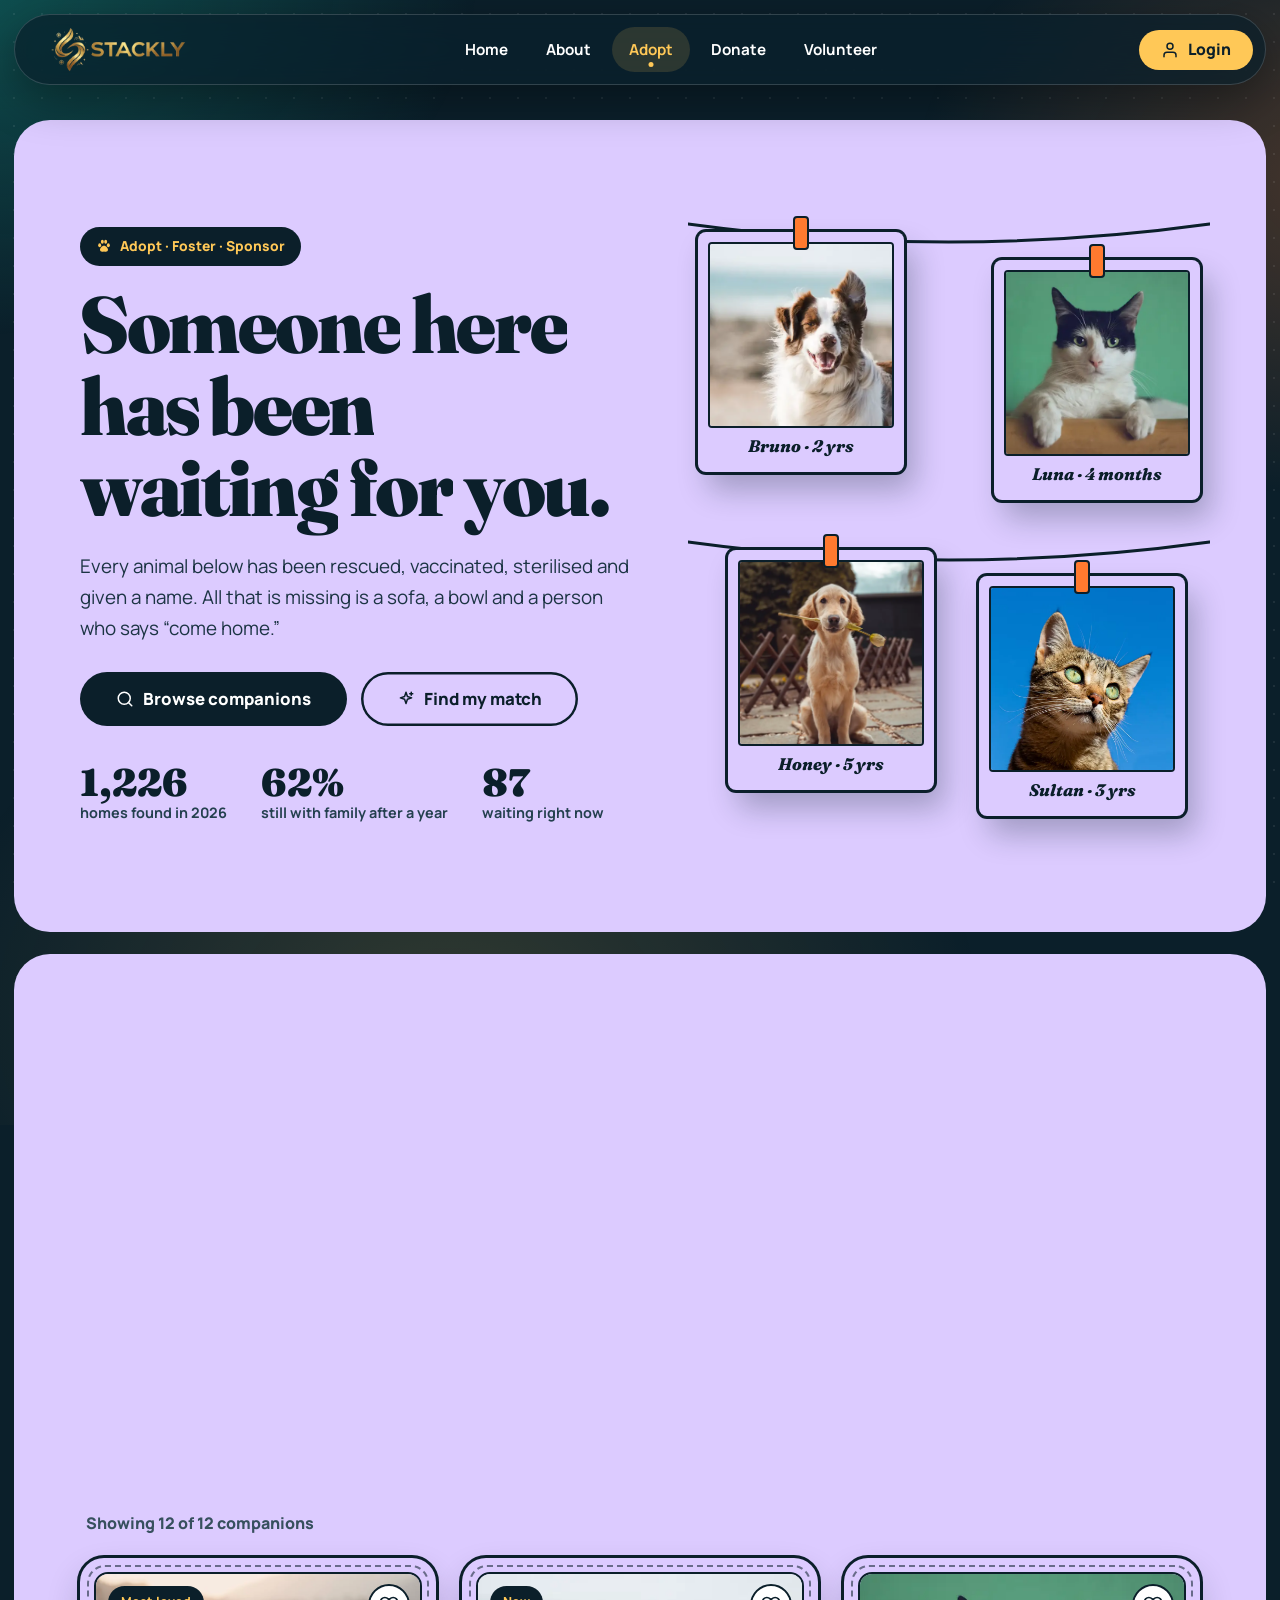
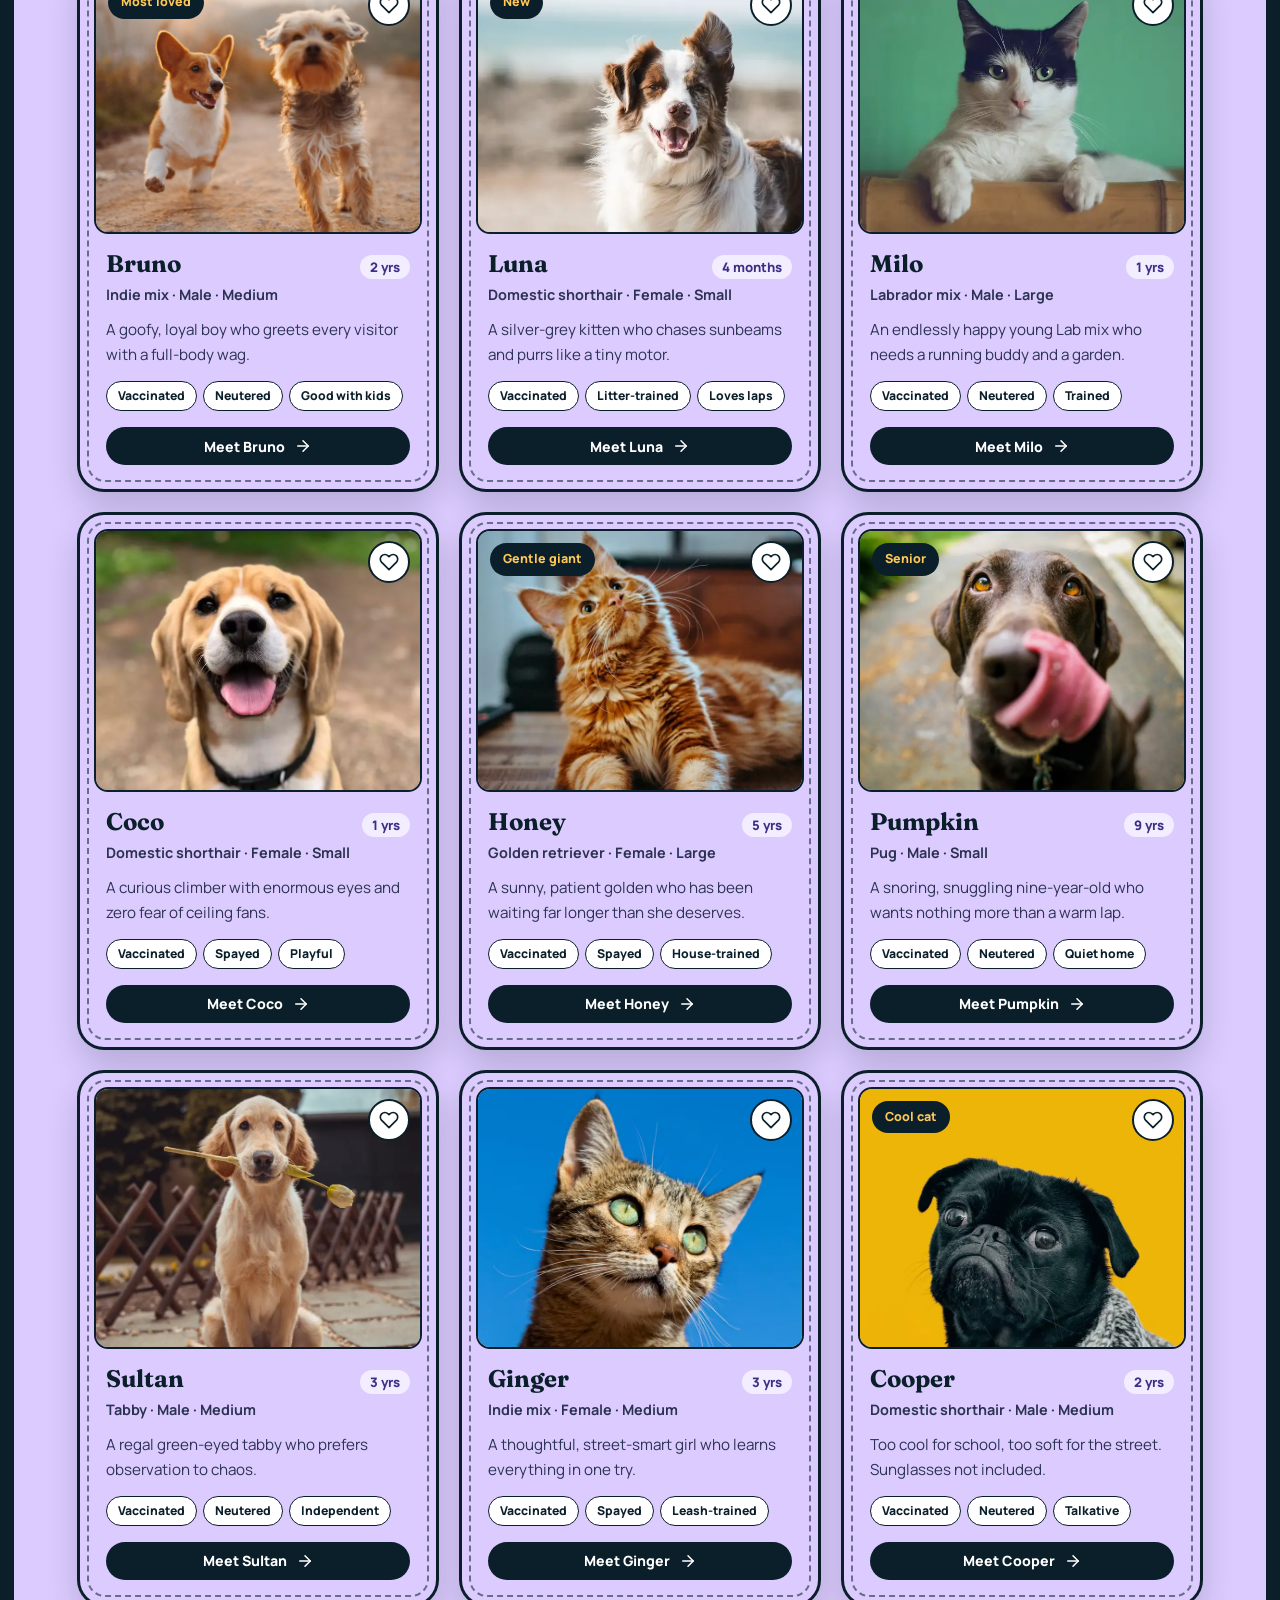
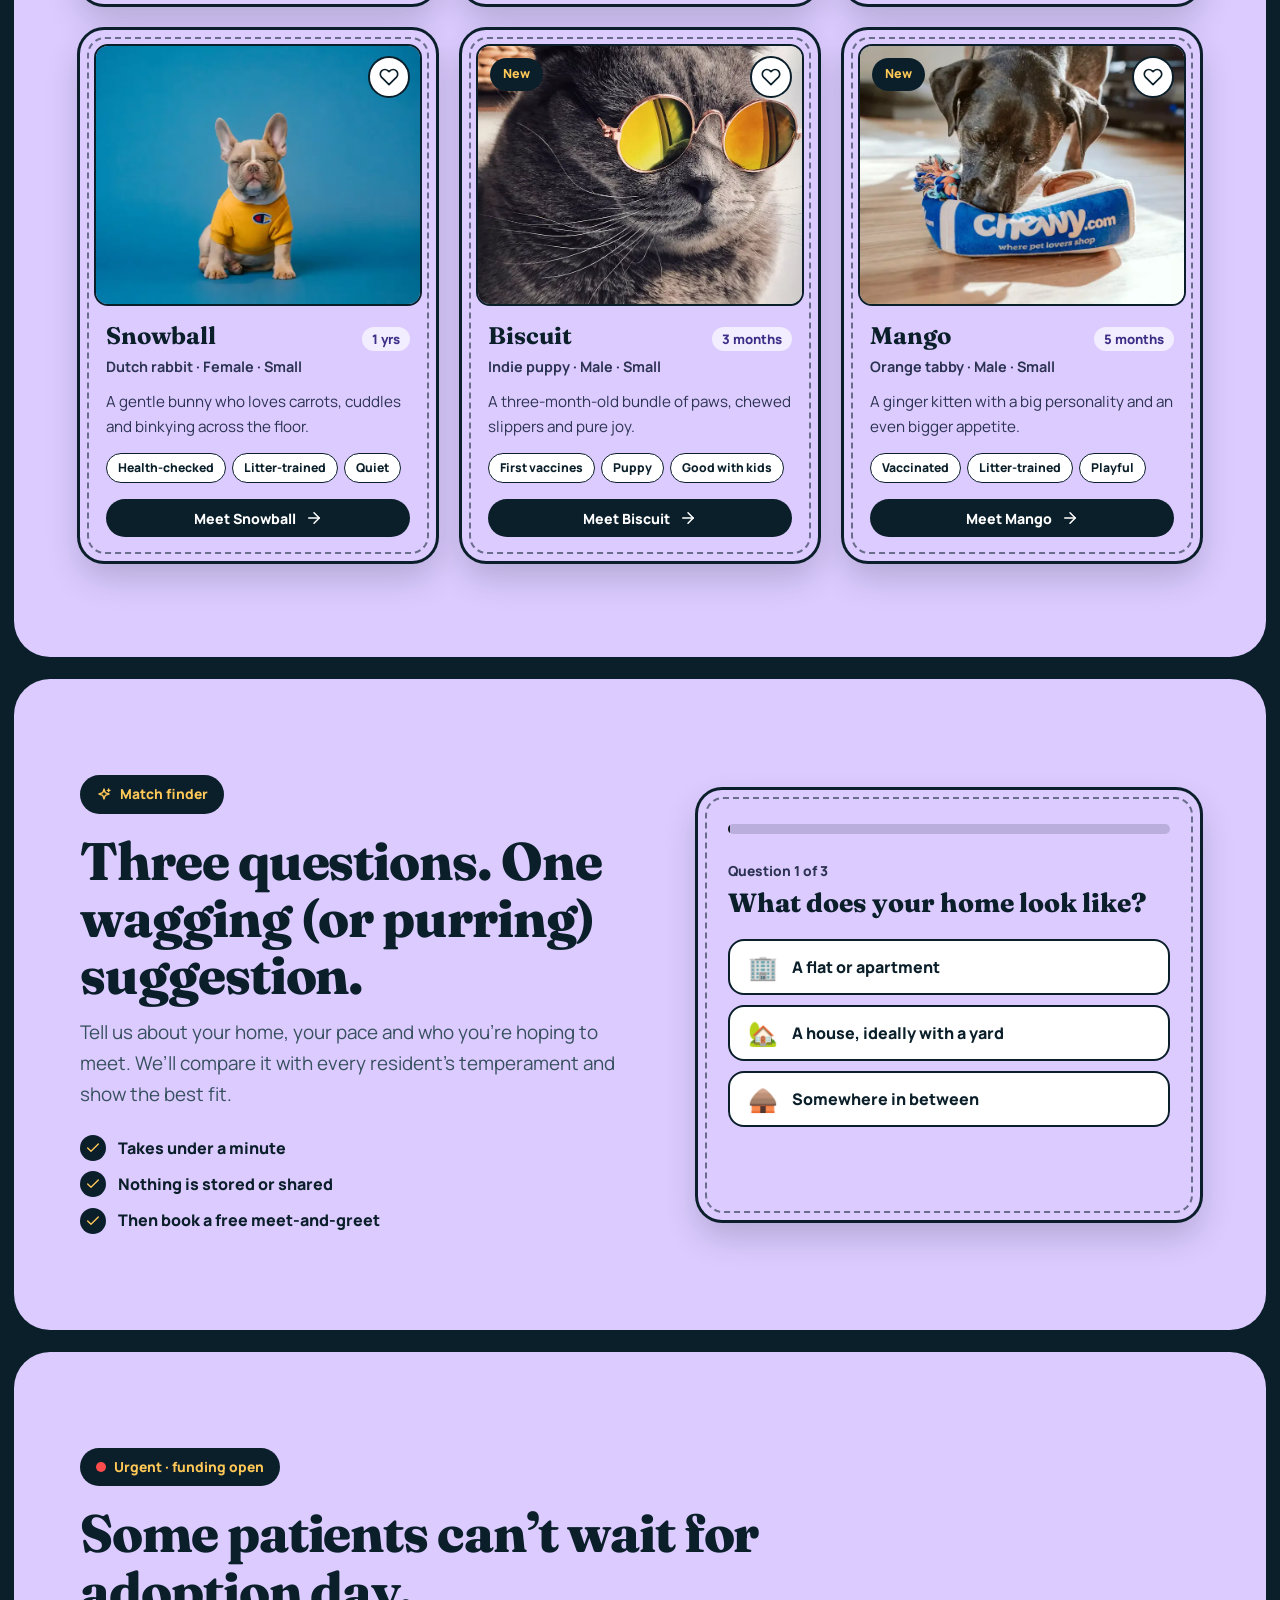
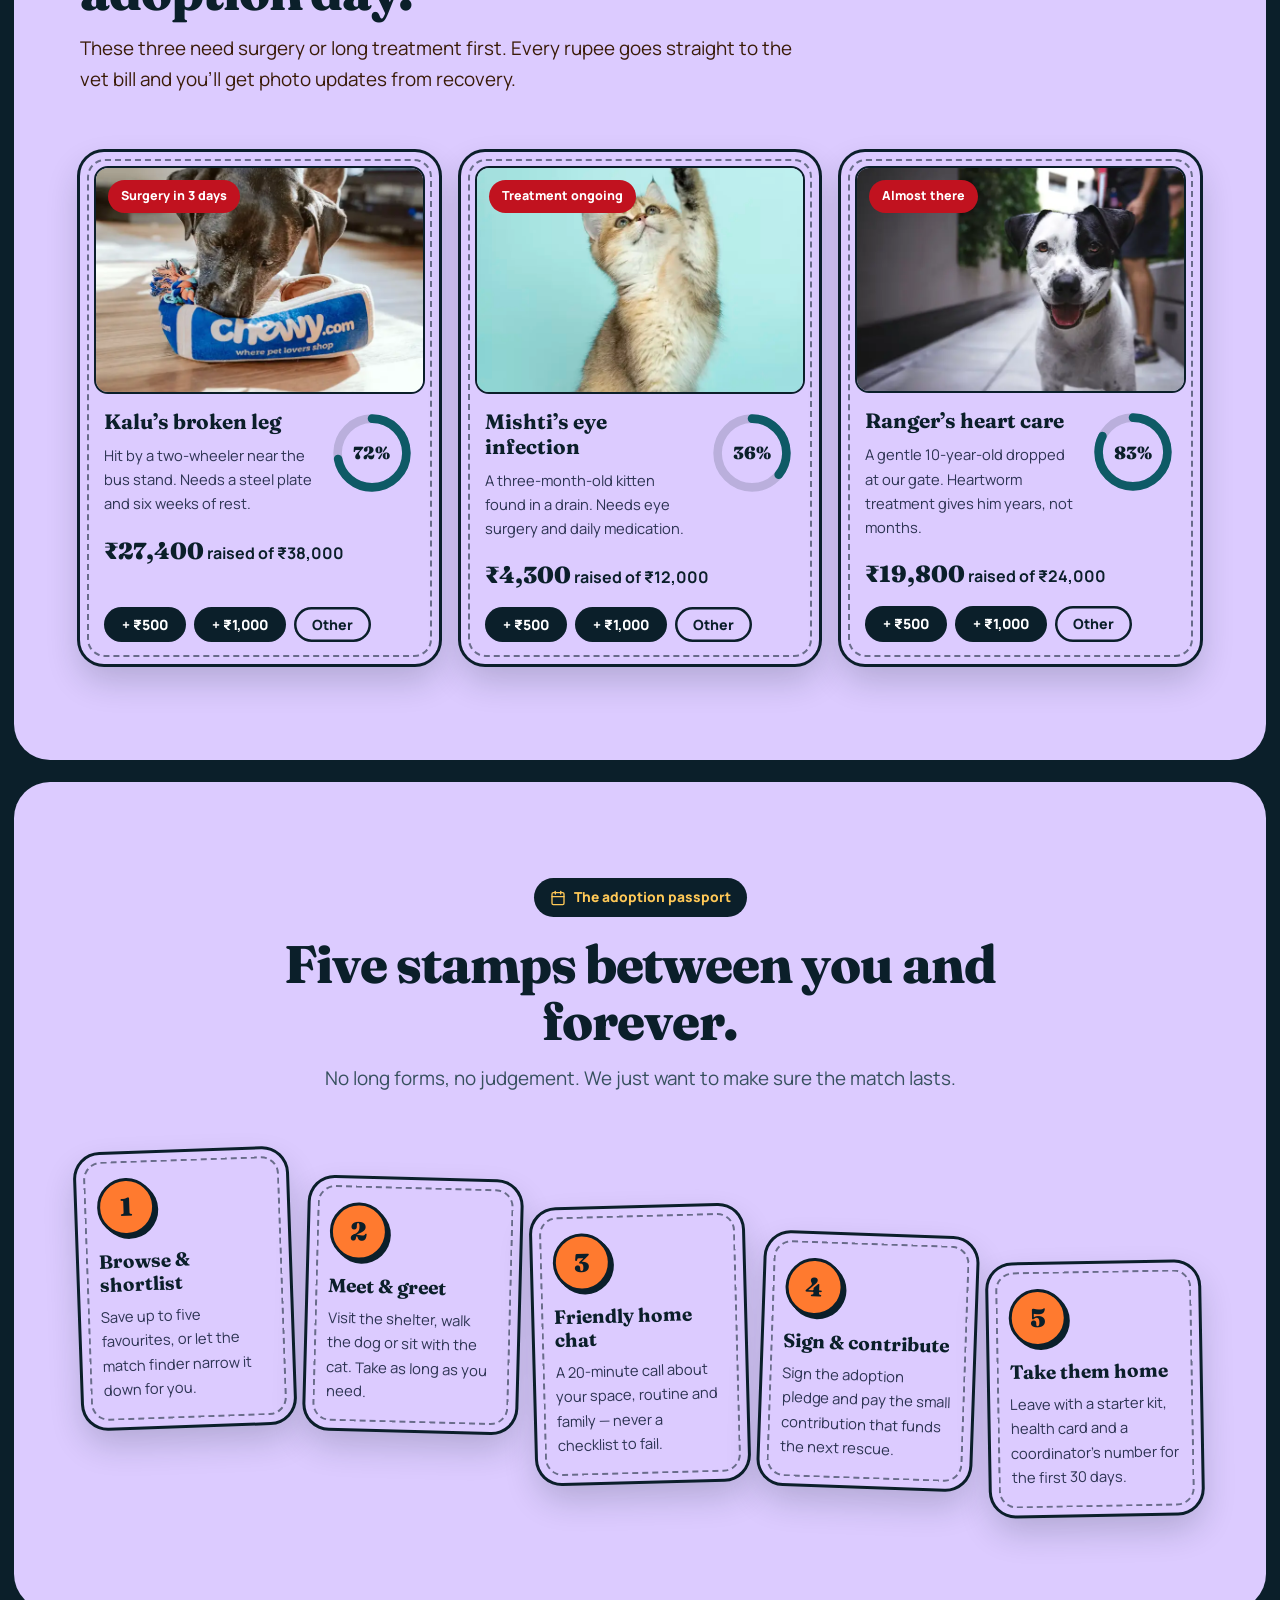
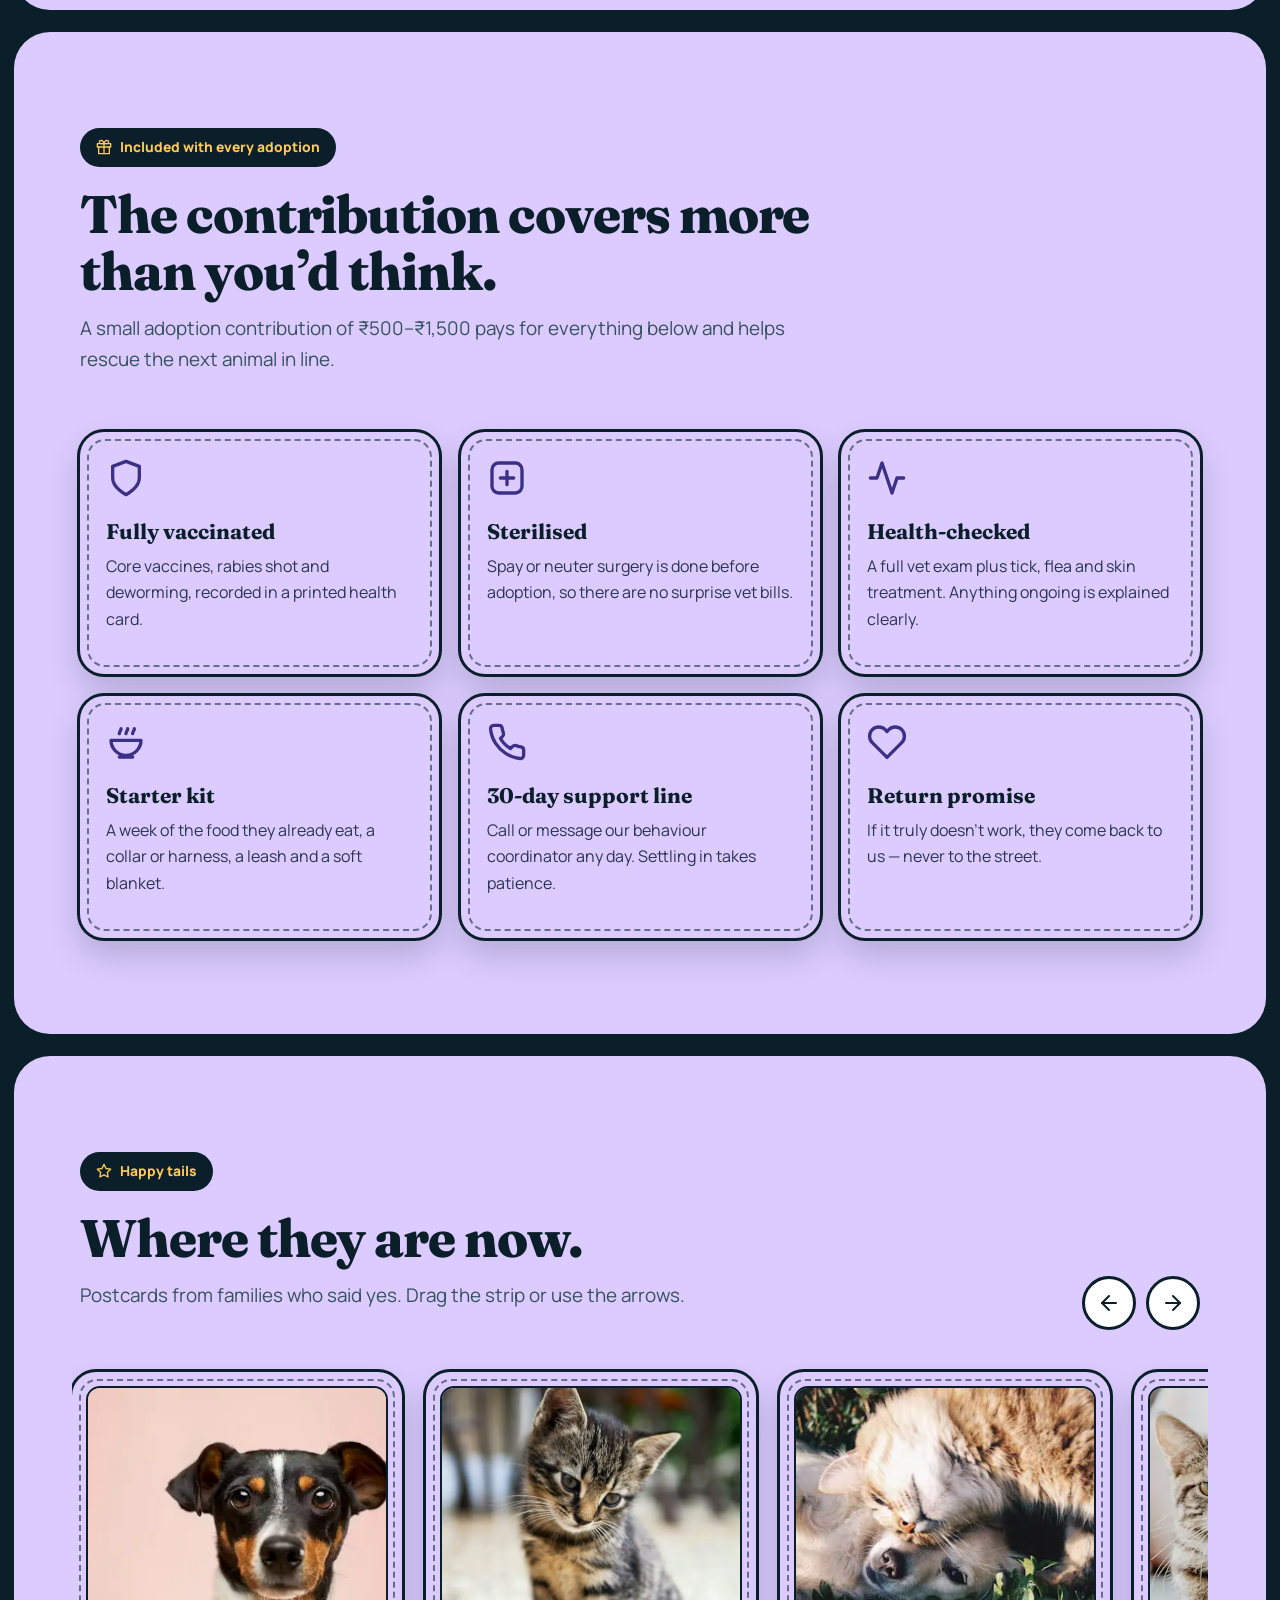
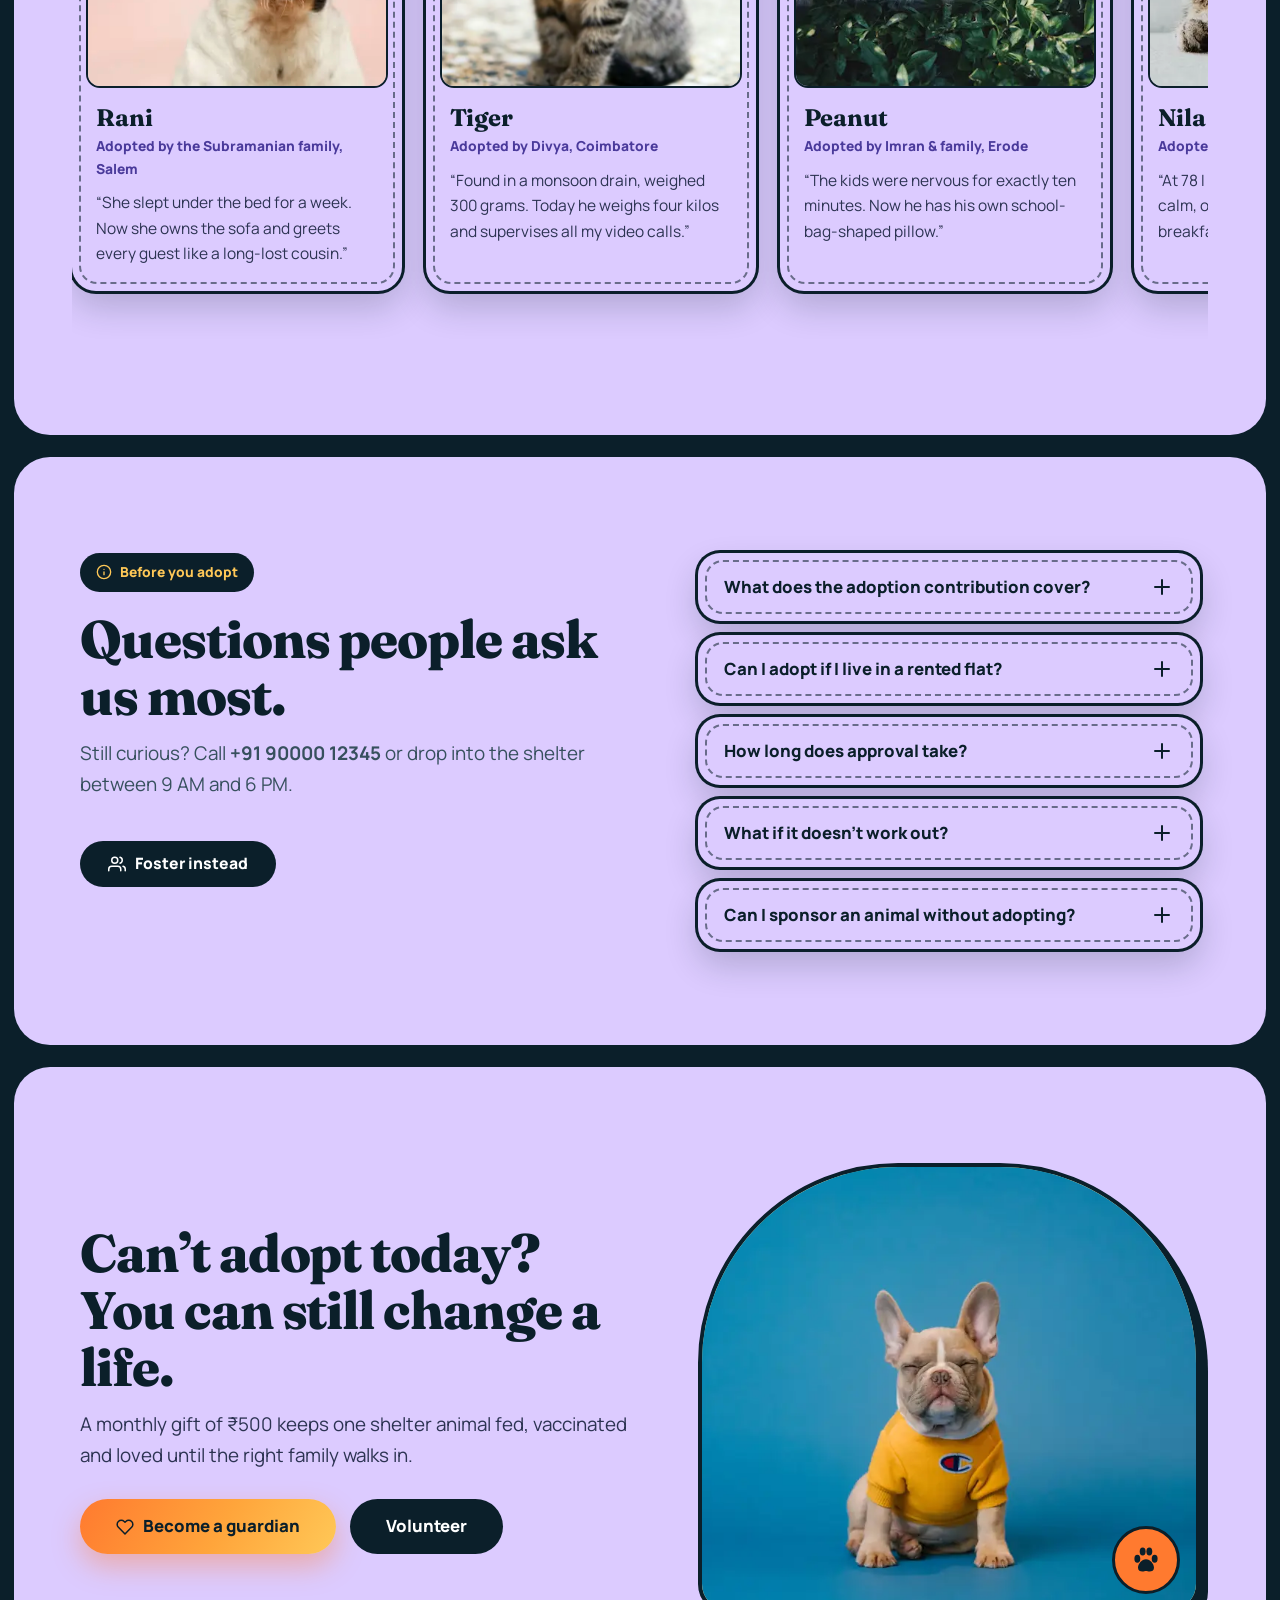
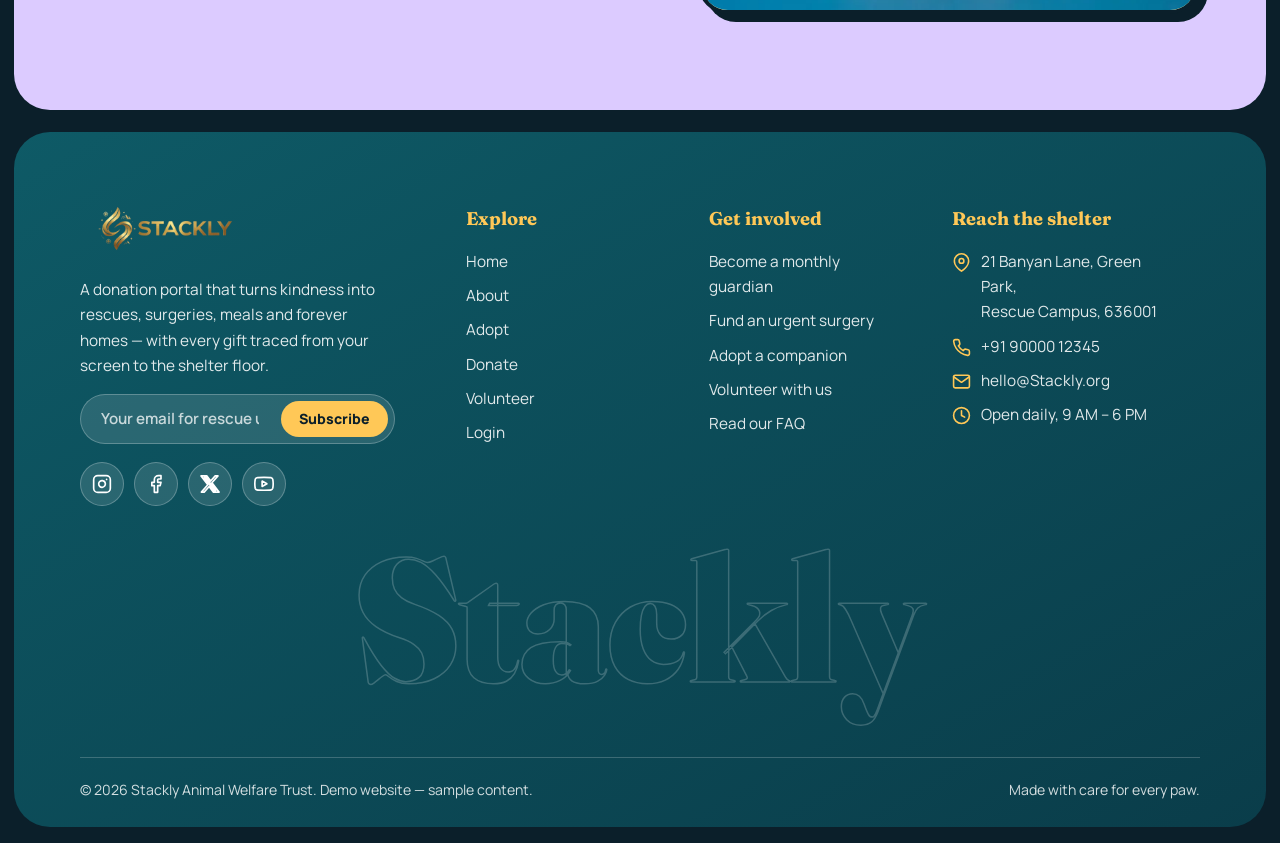
==== commit 9b18cd8b: "bug-fixes1" ====
--- a/animals.html
+++ b/animals.html
@@ -236,7 +236,7 @@
         <a class="btn btn-dark" href="error.html"><i data-i="users"></i>Foster instead</a>
       </div>
       <div class="acc rv-r">
-        <div class="acc-item a-card open"><button class="acc-q" type="button" aria-expanded="true">What does the adoption contribution cover?<i data-i="plus"></i></button><div class="acc-a"><div><p>Vaccines, sterilisation, microchip, health card and a starter kit. Contributions range from ₹500 to ₹1,500 depending on the animal’s medical history.</p></div></div></div>
+        <div class="acc-item a-card"><button class="acc-q" type="button" aria-expanded="true">What does the adoption contribution cover?<i data-i="plus"></i></button><div class="acc-a"><div><p>Vaccines, sterilisation, microchip, health card and a starter kit. Contributions range from ₹500 to ₹1,500 depending on the animal’s medical history.</p></div></div></div>
         <div class="acc-item a-card"><button class="acc-q" type="button" aria-expanded="false">Can I adopt if I live in a rented flat?<i data-i="plus"></i></button><div class="acc-a"><div><p>Yes. We’ll ask for your landlord’s consent and match you with pets who suit smaller spaces — many of our calm adults and cats thrive in apartments.</p></div></div></div>
         <div class="acc-item a-card"><button class="acc-q" type="button" aria-expanded="false">How long does approval take?<i data-i="plus"></i></button><div class="acc-a"><div><p>Most families go from first visit to home-coming in three to five days. Puppies and kittens may need an extra vet check before they can leave.</p></div></div></div>
         <div class="acc-item a-card"><button class="acc-q" type="button" aria-expanded="false">What if it doesn’t work out?<i data-i="plus"></i></button><div class="acc-a"><div><p>Call us within the 30-day support window and we’ll troubleshoot with you. If it still isn’t right, the animal returns to Stackly and we find another home.</p></div></div></div>
--- a/css/base.css
+++ b/css/base.css
@@ -76,7 +76,7 @@
 .nav a:hover::after,.nav a.active::after{transform:translateX(-50%) scale(1)}
 .nav a.active{color:var(--sun);background:rgba(255,200,87,.14)}
 .hdr-actions{display:flex;align-items:center;gap:10px}
-.toggle{display:none;width:46px;height:46px;border-radius:50%;border:1px solid rgba(255,255,255,.25);background:rgba(255,255,255,.08);cursor:pointer;place-items:center;padding:0}
+.toggle{display:none;width:46px;height:46px;border-radius:50%;border:1px solid rgba(255,255,255,.25);background:rgba(255,255,255,.08);cursor:pointer;place-items:center;padding:9px 12px}
 .toggle span{display:block;width:20px;height:2.5px;border-radius:3px;background:#fff;margin:2.5px auto;transition:transform .3s}
 .toggle:hover span:nth-child(2){transform:scaleX(.6)}
 
@@ -239,6 +239,9 @@
 
 /* ---------- footer ---------- */
 .ftr{position:relative;width:min(1280px,calc(100% - 28px));margin:22px auto 16px;border-radius:var(--radius);padding:72px 0 26px;overflow:hidden;color:#fff;background:linear-gradient(150deg,#0E5A66,#0A3D4A)}
+.ftr-grid div{
+  width: 90%;
+}
 .ftr-grid{display:grid;grid-template-columns:1.5fr 1fr 1fr 1.2fr;gap:36px}
 .ftr h4{font-family:var(--font-d);font-size:1.15rem;margin-bottom:14px;color:var(--sun)}
 .ftr p,.ftr li{color:rgba(255,255,255,.88);font-size:.96rem}
@@ -296,3 +299,17 @@
   .rv,.rv-l,.rv-r,.rv-z,.rv-s{opacity:1;transform:none}
   .split-t .wi{transform:none}
 }
+
+
+
+
+
+
+
+
+
+
+
+
+
+
